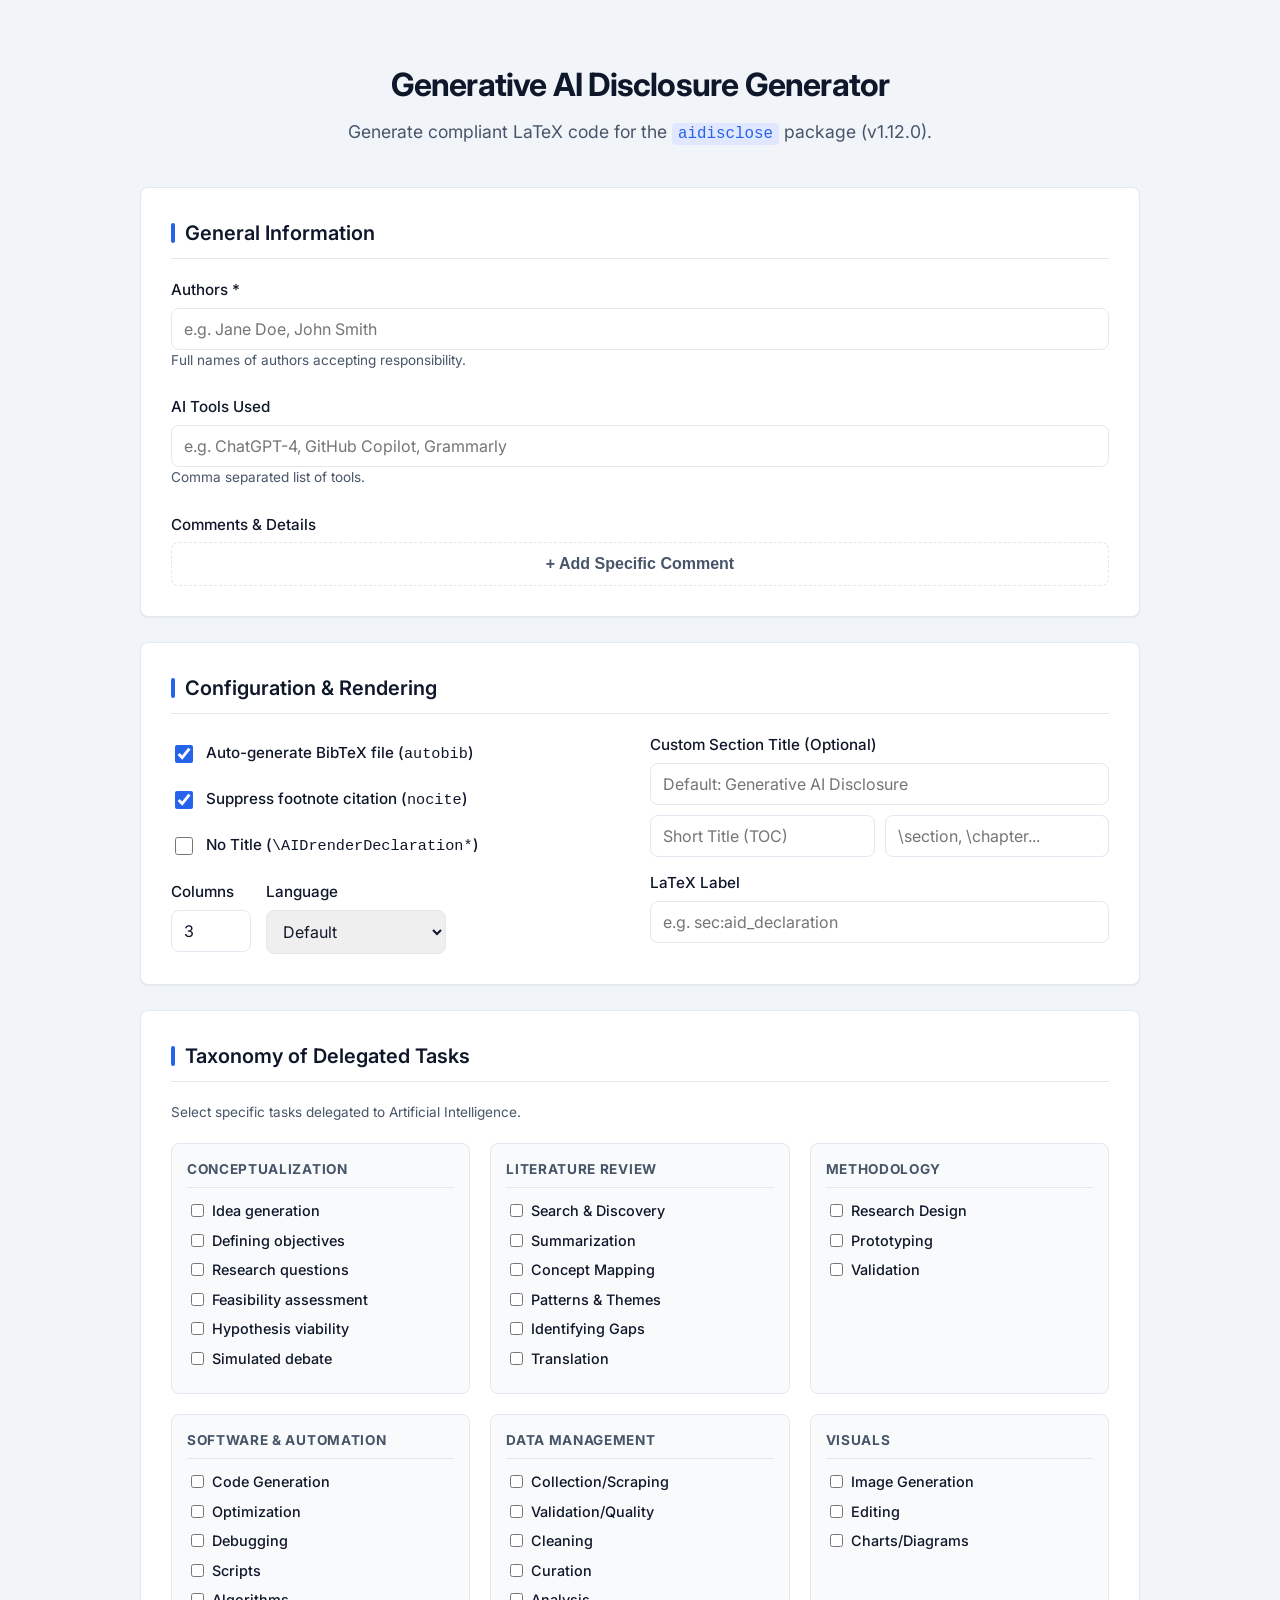
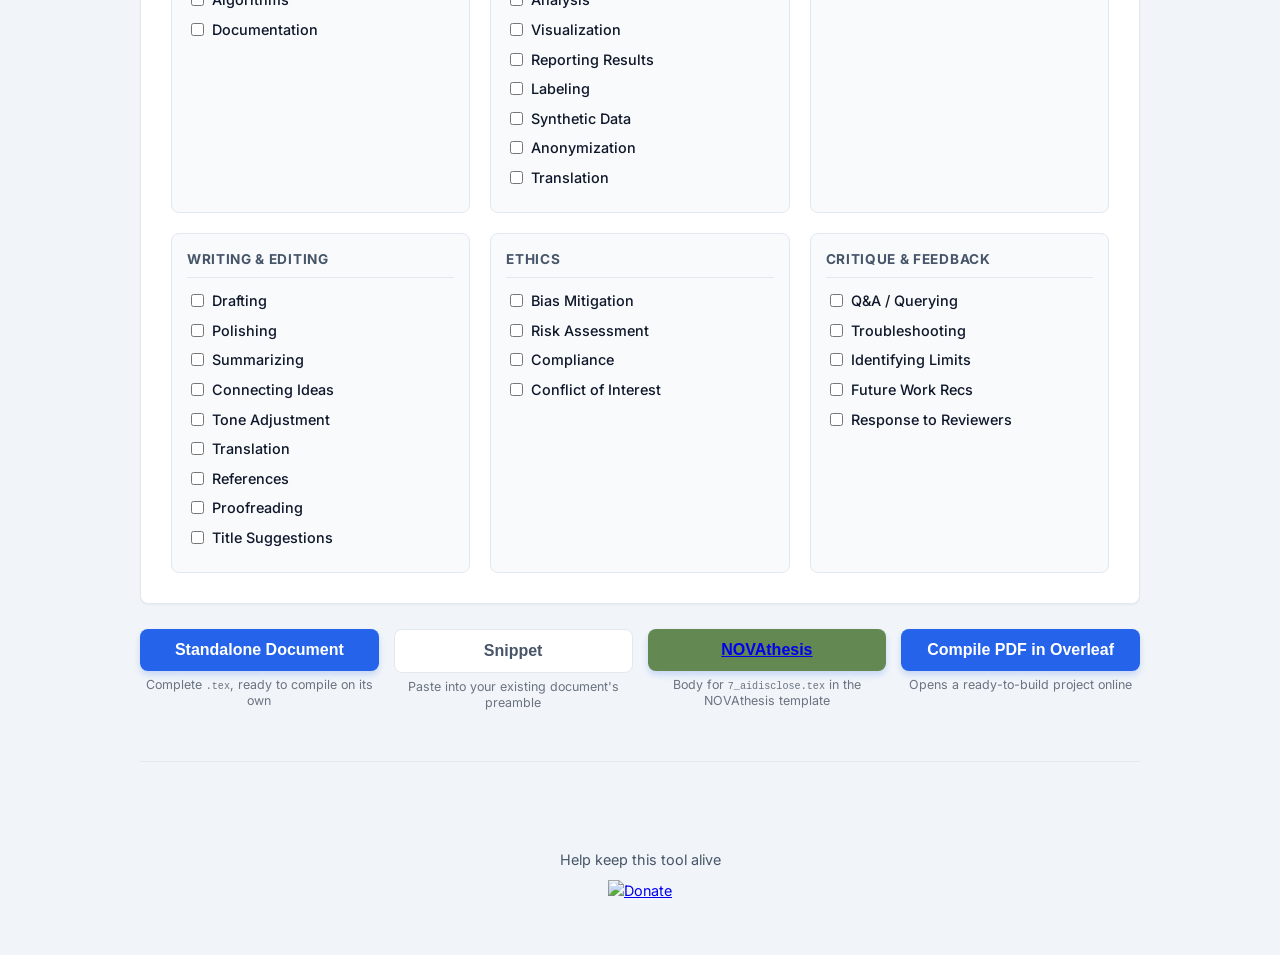
==== index.html @ c8cb2af1 "feat: add Overleaf integration and update UI buttons - Add "Compile PDF in Overleaf" button to open " ====
<!DOCTYPE html>
<html lang="en">
<head>
    <meta charset="UTF-8">
    <meta name="viewport" content="width=device-width, initial-scale=1.0">
    <title>AIDisclose Statement Generator</title>
    <link rel="preconnect" href="https://fonts.googleapis.com">
    <link rel="preconnect" href="https://fonts.gstatic.com" crossorigin>
    <link href="https://fonts.googleapis.com/css2?family=Inter:wght@300;400;500;600;700&display=swap" rel="stylesheet">
    
    <style>
        :root {
            /* Professional Palette */
            --primary: #2563eb;       /* Royal Blue */
            --primary-hover: #1d4ed8;
            --novathesis-button: #638852;
            --novathesis-hover: #739862;
            --surface: #ffffff;
            --background: #f1f5f9;    /* Slate 100 */
            --text-main: #0f172a;     /* Slate 900 */
            --text-secondary: #475569; /* Slate 600 */
            --border: #e2e8f0;        /* Slate 200 */
            --border-focus: #3b82f6;
            --success: #10b981;
            --danger: #ef4444;
            --radius: 8px;
            --shadow-sm: 0 1px 2px 0 rgb(0 0 0 / 0.05);
            --shadow-md: 0 4px 6px -1px rgb(0 0 0 / 0.1), 0 2px 4px -2px rgb(0 0 0 / 0.1);
        }

        body {
            font-family: 'Inter', system-ui, -apple-system, sans-serif;
            background-color: var(--background);
            color: var(--text-main);
            line-height: 1.5;
            margin: 0;
            padding: 40px 20px;
        }

        .container {
            max-width: 1000px;
            margin: 0 auto;
        }

        /* --- Header --- */
        header {
            text-align: center;
            margin-bottom: 40px;
        }
        h1 {
            font-weight: 700;
            color: var(--text-main);
            margin-bottom: 10px;
            letter-spacing: -0.025em;
        }
        .subtitle {
            color: var(--text-secondary);
            font-size: 1.1rem;
            max-width: 600px;
            margin: 0 auto;
        }
        .subtitle code {
            background: #e0e7ff;
            color: var(--primary);
            padding: 2px 6px;
            border-radius: 4px;
            font-size: 0.9em;
        }

        /* --- Cards & Sections --- */
        .card {
            background: var(--surface);
            border-radius: var(--radius);
            box-shadow: var(--shadow-sm);
            padding: 30px;
            margin-bottom: 25px;
            border: 1px solid var(--border);
        }

        h2 {
            font-size: 1.25rem;
            font-weight: 600;
            margin-top: 0;
            margin-bottom: 20px;
            padding-bottom: 10px;
            border-bottom: 1px solid var(--border);
            color: var(--text-main);
            display: flex;
            align-items: center;
            gap: 10px;
        }
        h2::before {
            content: '';
            display: block;
            width: 4px;
            height: 20px;
            background: var(--primary);
            border-radius: 2px;
        }

        /* --- Forms --- */
        .form-grid {
            display: grid;
            gap: 20px;
        }
        .row {
            display: grid;
            grid-template-columns: 1fr 1fr;
            gap: 20px;
        }
        @media (max-width: 600px) { .row { grid-template-columns: 1fr; } }

        label {
            display: block;
            font-weight: 500;
            margin-bottom: 6px;
            color: var(--text-main);
            font-size: 0.95rem;
        }
        .help-text {
            font-size: 0.85rem;
            color: var(--text-secondary);
            margin-bottom: 6px;
            display: block;
        }

        input[type="text"], input[type="number"], textarea, select {
            width: 100%;
            padding: 10px 12px;
            border: 1px solid var(--border);
            border-radius: var(--radius);
            font-size: 1rem;
            color: var(--text-main);
            font-family: inherit;
            transition: border-color 0.15s, box-shadow 0.15s;
            box-sizing: border-box;
        }
        input:focus, textarea:focus {
            outline: none;
            border-color: var(--border-focus);
            box-shadow: 0 0 0 3px rgba(37, 99, 235, 0.1);
        }

        /* --- Custom Checkboxes --- */
        .checkbox-wrapper {
            display: flex;
            align-items: center;
            gap: 10px;
            padding: 8px 0;
            cursor: pointer;
        }
        .checkbox-wrapper input[type="checkbox"] {
            width: 18px;
            height: 18px;
            accent-color: var(--primary);
            cursor: pointer;
        }
        .checkbox-wrapper span {
            font-size: 0.95rem;
            color: var(--text-main);
        }

        /* --- Taxonomy Grid Layout --- */
        .masonry-grid {
            display: grid;
            grid-template-columns: repeat(auto-fill, minmax(280px, 1fr));
            gap: 20px;
        }
        .taxonomy-card {
            background: #f8fafc;
            border: 1px solid var(--border);
            border-radius: var(--radius);
            padding: 15px;
        }
        .taxonomy-card h3 {
            margin: 0 0 12px 0;
            font-size: 0.85rem;
            text-transform: uppercase;
            letter-spacing: 0.05em;
            color: var(--text-secondary);
            font-weight: 700;
            border-bottom: 1px solid #e2e8f0;
            padding-bottom: 8px;
        }
        .tax-item {
            display: flex;
            align-items: flex-start;
            margin-bottom: 8px;
            font-size: 0.9rem;
            cursor: pointer;
        }
        .tax-item:hover {
            color: var(--primary);
        }
        .tax-item input {
            margin-top: 4px;
            margin-right: 8px;
            accent-color: var(--primary);
        }

        /* --- Dynamic Comments --- */
        .comment-box {
            background: #f8fafc;
            border: 1px solid var(--border);
            border-left: 3px solid var(--primary);
            padding: 15px;
            border-radius: var(--radius);
            margin-bottom: 15px;
            animation: fadeIn 0.3s ease;
        }
        .comment-header {
            display: flex;
            justify-content: space-between;
            align-items: center;
            margin-bottom: 10px;
        }
        .comment-title {
            font-weight: 600;
            font-size: 0.9rem;
            color: var(--text-secondary);
        }
        @keyframes fadeIn { from { opacity: 0; transform: translateY(5px); } to { opacity: 1; transform: translateY(0); } }

        /* --- Buttons --- */
        .button-group {
            display: flex;
            gap: 15px;
            margin-top: 20px;
            align-items: stretch;
        }
        .btn-cell {
            flex: 1;
            display: flex;
            flex-direction: column;
        }
        .btn-cell > button {
            width: 100%;
        }
        .btn-caption {
            margin-top: 6px;
            font-size: 0.78em;
            line-height: 1.3;
            color: #6b7280;
            text-align: center;
        }
        button {
            padding: 12px 24px;
            border: none;
            border-radius: var(--radius);
            font-weight: 600;
            cursor: pointer;
            transition: all 0.2s;
            font-size: 1rem;
        }
        .btn-primary {
            background-color: var(--primary);
            color: white;
            box-shadow: 0 4px 6px rgba(37, 99, 235, 0.2);
        }
        .btn-primary:hover {
            background-color: var(--primary-hover);
            transform: translateY(-1px);
        }
        .btn-secondary {
            background-color: white;
            color: var(--text-secondary);
            border: 1px solid var(--border);
        }
        .btn-secondary:hover {
            background-color: #f8fafc;
            color: var(--text-main);
            border-color: #cbd5e1;
        }
        .btn-novathesis {
            background-color: var(--novathesis-button);
            color: white;
            box-shadow: 0 4px 6px rgba(37, 99, 235, 0.2);
        }
        .btn-novathesis:hover {
            background-color: var(--novathesis-hover);
            transform: translateY(-1px);
        }
        .btn-danger {
            background-color: #fee2e2;
            color: var(--danger);
            padding: 6px 12px;
            font-size: 0.8rem;
        }
        .btn-danger:hover { background-color: #fecaca; }

        /* --- Output Area --- */
        #output-area {
            display: none;
            margin-top: 40px;
            scroll-margin-top: 20px;
        }
        .code-container {
            background: #1e1e1e; /* Dark theme */
            border-radius: var(--radius);
            position: relative;
            overflow: hidden;
            box-shadow: var(--shadow-md);
        }
        .code-header {
            background: #2d2d2d;
            padding: 8px 15px;
            display: flex;
            justify-content: space-between;
            align-items: center;
            color: #ccc;
            font-size: 0.85rem;
            border-bottom: 1px solid #444;
        }
        pre {
            margin: 0;
            padding: 20px;
            color: #d4d4d4;
            overflow-x: auto;
            font-family: 'Consolas', 'Monaco', monospace;
            white-space: pre-wrap;
            font-size: 0.9rem;
            line-height: 1.6;
        }
        
        /* --- Footer/Sponsors --- */
        .footer-sponsor {
            margin-top: 50px;
            text-align: center;
            border-top: 1px solid var(--border);
            padding-top: 30px;
            color: var(--text-secondary);
            font-size: 0.9rem;
        }
        .counter-badge {
            background: #e2e8f0;
            color: var(--text-secondary);
            padding: 4px 12px;
            border-radius: 20px;
            font-size: 0.8rem;
            font-weight: 500;
            display: inline-block;
            margin-bottom: 15px;
            transition: background-color 0.3s, color 0.3s;
        }
    </style>
</head>
<body>

<div class="container">
    
    <header>
        <h1>Generative AI Disclosure Generator</h1>
        <p class="subtitle">
            Generate compliant LaTeX code for the <code>aidisclose</code> package (v1.12.0).
        </p>
    </header>

    <div class="card">
        <h2>General Information</h2>
        <div class="form-grid">
            <div>
                <label for="authors">Authors *</label>
                <input type="text" id="authors" placeholder="e.g. Jane Doe, John Smith" required>
                <span class="help-text">Full names of authors accepting responsibility.</span>
            </div>
            <div>
                <label for="tools">AI Tools Used</label>
                <input type="text" id="tools" placeholder="e.g. ChatGPT-4, GitHub Copilot, Grammarly">
                <span class="help-text">Comma separated list of tools.</span>
            </div>
            
            <div>
                <label>Comments & Details</label>
                <div id="comments-container"></div>
                <button type="button" class="btn-secondary" onclick="addCommentBox()" style="width:100%; text-align:center; border-style:dashed;">
                    + Add Specific Comment
                </button>
            </div>
        </div>
    </div>

    <div class="card">
        <h2>Configuration & Rendering</h2>
        <div class="row">
            <div>
                <label class="checkbox-wrapper">
                    <input type="checkbox" id="opt-autobib" checked>
                    <span>Auto-generate BibTeX file (<code>autobib</code>)</span>
                </label>
                <label class="checkbox-wrapper">
                    <input type="checkbox" id="opt-nocite" checked>
                    <span>Suppress footnote citation (<code>nocite</code>)</span>
                </label>
                <label class="checkbox-wrapper">
                    <input type="checkbox" id="render-star">
                    <span>No Title (<code>\AIDrenderDeclaration*</code>)</span>
                </label>
    
                <div style="display: flex; gap: 15px; margin-top: 15px;">
                    <div>
                        <label for="render-cols">Columns</label>
                        <input type="number" id="render-cols" value="3" min="1" max="6" style="width: 80px;">
                    </div>
                    <!-- <div style="flex: 1;"> -->
                    <div style="width: 180px;">
                        <label for="render-lang">Language</label>
                        <select id="render-lang">
                            <option value="default" selected>Default</option>
                            <option value="en">English (en)</option>
                            <option value="pt">Portuguese (pt)</option>
                            <option value="cat">Catalan (cat)</option>
                            <option value="cz">Czech (cz)</option>
                            <option value="dk">Danish (dk)</option>
                            <option value="nl">Dutch (nl)</option>
                            <option value="fr">French (fr)</option>
                            <option value="de">German (de)</option>
                            <option value="gr">Greek (gr)</option>
                            <option value="it">Italian (it)</option>
                            <option value="pl">Polish (pl)</option>
                            <option value="sk">Slovak (sk)</option>
                            <option value="es">Spanish (es)</option>
                            <option value="uk">Ukrainian (uk)</option>
                        </select>
                    </div>
                </div>
            </div>

            <div>                
                <label for="title-full" style="margin-top:0px">Custom Section Title (Optional)</label>
                <input type="text" id="title-full" placeholder="Default: Generative AI Disclosure">
                
                <div class="row" style="margin-top:10px; gap:10px;">
                    <input type="text" id="title-short" placeholder="Short Title (TOC)">
                    <input type="text" id="title-level" placeholder="\section, \chapter...">
                </div>

                <label for="render-label" style="margin-top: 15px;">LaTeX Label</label>
                <input type="text" id="render-label" placeholder="e.g. sec:aid_declaration">
            </div>
        </div>
    </div>

    <div class="card">
        <h2>Taxonomy of Delegated Tasks</h2>
        <p class="help-text" style="margin-bottom: 20px;">Select specific tasks delegated to Artificial Intelligence.</p>
        
        <div class="masonry-grid">
            
            <div class="taxonomy-card">
                <h3>Conceptualization</h3>
                <label class="tax-item"><input type="checkbox" value="c:idea" class="tax-check"> Idea generation</label>
                <label class="tax-item"><input type="checkbox" value="c:obj" class="tax-check"> Defining objectives</label>
                <label class="tax-item"><input type="checkbox" value="c:rq" class="tax-check"> Research questions</label>
                <label class="tax-item"><input type="checkbox" value="c:feas" class="tax-check"> Feasibility assessment</label>
                <label class="tax-item"><input type="checkbox" value="c:pre" class="tax-check"> Hypothesis viability</label>
                <label class="tax-item"><input type="checkbox" value="c:sim" class="tax-check"> Simulated debate</label>
            </div>

            <div class="taxonomy-card">
                <h3>Literature Review</h3>
                <label class="tax-item"><input type="checkbox" value="l:srch" class="tax-check"> Search & Discovery</label>
                <label class="tax-item"><input type="checkbox" value="l:sum" class="tax-check"> Summarization</label>
                <label class="tax-item"><input type="checkbox" value="l:map" class="tax-check"> Concept Mapping</label>
                <label class="tax-item"><input type="checkbox" value="l:pat" class="tax-check"> Patterns & Themes</label>
                <label class="tax-item"><input type="checkbox" value="l:gaps" class="tax-check"> Identifying Gaps</label>
                <label class="tax-item"><input type="checkbox" value="l:trans" class="tax-check"> Translation</label>
            </div>

            <div class="taxonomy-card">
                <h3>Methodology</h3>
                <label class="tax-item"><input type="checkbox" value="m:des" class="tax-check"> Research Design</label>
                <label class="tax-item"><input type="checkbox" value="m:proto" class="tax-check"> Prototyping</label>
                <label class="tax-item"><input type="checkbox" value="m:meth" class="tax-check"> Validation</label>
            </div>

            <div class="taxonomy-card">
                <h3>Software & Automation</h3>
                <label class="tax-item"><input type="checkbox" value="s:gen" class="tax-check"> Code Generation</label>
                <label class="tax-item"><input type="checkbox" value="s:opt" class="tax-check"> Optimization</label>
                <label class="tax-item"><input type="checkbox" value="s:debug" class="tax-check"> Debugging</label>
                <label class="tax-item"><input type="checkbox" value="s:auto" class="tax-check"> Scripts</label>
                <label class="tax-item"><input type="checkbox" value="s:algs" class="tax-check"> Algorithms</label>
                <label class="tax-item"><input type="checkbox" value="s:doc" class="tax-check"> Documentation</label>
            </div>

            <div class="taxonomy-card">
                <h3>Data Management</h3>
                <label class="tax-item"><input type="checkbox" value="d:coll" class="tax-check"> Collection/Scraping</label>
                <label class="tax-item"><input type="checkbox" value="d:val" class="tax-check"> Validation/Quality</label>
                <label class="tax-item"><input type="checkbox" value="d:cln" class="tax-check"> Cleaning</label>
                <label class="tax-item"><input type="checkbox" value="d:cur" class="tax-check"> Curation</label>
                <label class="tax-item"><input type="checkbox" value="d:anl" class="tax-check"> Analysis</label>
                <label class="tax-item"><input type="checkbox" value="d:viz" class="tax-check"> Visualization</label>
                <label class="tax-item"><input type="checkbox" value="d:rep" class="tax-check"> Reporting Results</label>
                <label class="tax-item"><input type="checkbox" value="d:lbl" class="tax-check"> Labeling</label>
                <label class="tax-item"><input type="checkbox" value="d:syn" class="tax-check"> Synthetic Data</label>
                <label class="tax-item"><input type="checkbox" value="d:anon" class="tax-check"> Anonymization</label>
                <label class="tax-item"><input type="checkbox" value="d:trans" class="tax-check"> Translation</label>
            </div>

            <div class="taxonomy-card">
                <h3>Visuals</h3>
                <label class="tax-item"><input type="checkbox" value="v:gen" class="tax-check"> Image Generation</label>
                <label class="tax-item"><input type="checkbox" value="v:edit" class="tax-check"> Editing</label>
                <label class="tax-item"><input type="checkbox" value="v:chart" class="tax-check"> Charts/Diagrams</label>
            </div>

            <div class="taxonomy-card">
                <h3>Writing & Editing</h3>
                <label class="tax-item"><input type="checkbox" value="w:draft" class="tax-check"> Drafting</label>
                <label class="tax-item"><input type="checkbox" value="w:poly" class="tax-check"> Polishing</label>
                <label class="tax-item"><input type="checkbox" value="w:sum" class="tax-check"> Summarizing</label>
                <label class="tax-item"><input type="checkbox" value="w:con" class="tax-check"> Connecting Ideas</label>
                <label class="tax-item"><input type="checkbox" value="w:tone" class="tax-check"> Tone Adjustment</label>
                <label class="tax-item"><input type="checkbox" value="w:tra" class="tax-check"> Translation</label>
                <label class="tax-item"><input type="checkbox" value="w:ref" class="tax-check"> References</label>
                <label class="tax-item"><input type="checkbox" value="w:prs" class="tax-check"> Proofreading</label>
                <label class="tax-item"><input type="checkbox" value="w:title" class="tax-check"> Title Suggestions</label>
            </div>

            <div class="taxonomy-card">
                <h3>Ethics</h3>
                <label class="tax-item"><input type="checkbox" value="e:bias" class="tax-check"> Bias Mitigation</label>
                <label class="tax-item"><input type="checkbox" value="e:risk" class="tax-check"> Risk Assessment</label>
                <label class="tax-item"><input type="checkbox" value="e:comp" class="tax-check"> Compliance</label>
                <label class="tax-item"><input type="checkbox" value="e:conf" class="tax-check"> Conflict of Interest</label>
            </div>

            <div class="taxonomy-card">
                <h3>Critique & Feedback</h3>
                <label class="tax-item"><input type="checkbox" value="sup:qa" class="tax-check"> Q&A / Querying</label>
                <label class="tax-item"><input type="checkbox" value="sup:trd" class="tax-check"> Troubleshooting</label>
                <label class="tax-item"><input type="checkbox" value="sup:lim" class="tax-check"> Identifying Limits</label>
                <label class="tax-item"><input type="checkbox" value="sup:rec" class="tax-check"> Future Work Recs</label>
                <label class="tax-item"><input type="checkbox" value="sup:pub" class="tax-check"> Response to Reviewers</label>
            </div>
        </div>
    </div>

    <div class="button-group">
        <div class="btn-cell">
            <button type="button" class="btn-primary" onclick="generateLaTeX()">Standalone Document</button>
            <span class="btn-caption">Complete <code>.tex</code>, ready to compile on its own</span>
        </div>
        <div class="btn-cell">
            <button type="button" class="btn-secondary" onclick="generateSnippet()">Snippet</button>
            <span class="btn-caption">Paste into your existing document's preamble</span>
        </div>
        <div class="btn-cell">
            <button type="button" class="btn-novathesis" onclick="generateNovaThesis()"><a href="https://github.com/joaomlourenco/novathesis">NOVAthesis</a></button>
            <span class="btn-caption">Body for <code>7_aidisclose.tex</code> in the NOVAthesis template</span>
        </div>
        <div class="btn-cell">
            <button type="button" id="overleaf-btn" class="btn-primary" onclick="openInOverleaf()">Compile PDF in Overleaf</button>
            <span class="btn-caption">Opens a ready-to-build project online</span>
        </div>
    </div>

    <div id="output-area">
        <div class="code-container">
            <div class="code-header">
                <span>LaTeX Source</span>
                <button type="button" class="btn-secondary" style="padding: 4px 10px; font-size: 0.8em;" onclick="copyToClipboard()">Copy Code</button>
            </div>
            <pre id="latex-code"></pre>
        </div>
    </div>
    
    <div class="footer-sponsor">
        <div class="counter-badge" title="Statements generated">
            <span id="counter-value">...</span> statements generated
        </div>
        <p>
            Help keep this tool alive <br/>
            <a href="https://www.paypal.com/donate/?hosted_button_id=8WA8FRVMB78W8" target="_blank" rel="noopener">
              <img src="https://img.shields.io/badge/Donate-PayPal-blue.svg" alt="Donate" style="margin-top:10px;">
            </a>
        </p>
    </div>

</div>

<script>
    // --- Utils ---
    function escapeLatex(str) {
        if (!str) return "";
        return str.replace(/([&%$#_{}])/g, "\\$1")
                  .replace(/~/g, "\\textasciitilde{}")
                  .replace(/\^/g, "\\textasciicircum{}");
    }

    // --- Comment Box Logic ---
    let commentCount = 0;
    function addCommentBox() {
        commentCount++;
        const container = document.getElementById('comments-container');
        const div = document.createElement('div');
        div.className = 'comment-box';
        div.id = `comment-box-${commentCount}`;
        div.innerHTML = `
            <div class="comment-header">
                <span class="comment-title">Comment #${commentCount}</span>
                <div class="checkbox-wrapper">
                    <input type="checkbox" id="comment-star-${commentCount}">
                    <span style="font-size:0.85rem">Unnumbered</span>
                </div>
            </div>
            <textarea id="comment-text-${commentCount}" placeholder="Describe how AI was used..." rows="2"></textarea>
            <div style="text-align:right; margin-top:10px;">
                <button type="button" class="btn-danger" onclick="removeCommentBox(${commentCount})">Remove</button>
            </div>
        `;
        container.appendChild(div);
    }
    function removeCommentBox(id) {
        const box = document.getElementById(`comment-box-${id}`);
        if(box) box.remove();
    }

    // --- LaTeX Generation Logic ---
    function getFormData() {
        const authors = escapeLatex(document.getElementById('authors').value.trim());
        const tools = escapeLatex(document.getElementById('tools').value.trim());
        
        // Options
        const autobib = document.getElementById('opt-autobib').checked;
        const nocite = document.getElementById('opt-nocite').checked;
        
        // Title Config
        const titleFull = escapeLatex(document.getElementById('title-full').value.trim());
        const titleShort = escapeLatex(document.getElementById('title-short').value.trim());
        const titleLevel = document.getElementById('title-level').value.trim();
        
        // Rendering
        const columns = document.getElementById('render-cols').value || 3;
        const renderStar = document.getElementById('render-star').checked;
        const renderLang = document.getElementById('render-lang').value;
        const renderLabel = escapeLatex(document.getElementById('render-label').value.trim());

        // Comments
        const comments = [];
        const commentBoxes = document.querySelectorAll('.comment-box');
        commentBoxes.forEach(box => {
            const textarea = box.querySelector('textarea');
            const checkbox = box.querySelector('input[type="checkbox"]');
            if (textarea.value.trim()) {
                comments.push({
                    text: escapeLatex(textarea.value.trim()),
                    starred: checkbox.checked
                });
            }
        });

        // Taxonomy
        const taxonomy = [];
        document.querySelectorAll('.tax-check:checked').forEach(cb => taxonomy.push(cb.value));

        return { authors, tools, comments, autobib, nocite, titleFull, titleShort, titleLevel, columns, renderStar, taxonomy, renderLang, renderLabel };
    }

    function validate(data, requireAuthors = true) {
        // 1. Validate Authors (only if required for the specific button)
        if (requireAuthors && !data.authors) {
            alert("Please enter the Author names.");
            document.getElementById('authors').focus();
            return false;
        }

        // 2. Validate Tools (required if any taxonomy checkbox is checked)
        if (data.taxonomy.length > 0 && !data.tools) {
            alert("Because you selected specific tasks in the Taxonomy, you must specify the 'AI Tools Used'.");
            document.getElementById('tools').focus();
            return false;
        }

        return true;
    }

    function buildPreamble(data) {
        let opts = [];
        if(!data.autobib) opts.push("autobib=false");
        if(!data.nocite) opts.push("nocite=false");
        let optStr = opts.length ? `[${opts.join(',')}]` : '';
        return `\\usepackage${optStr}{aidisclose}`;
    }

    function buildConfiguration(data) {
        let code = "";
        
        // Title
        if(data.titleFull || data.titleLevel) {
            let cmd = "\\AIDdiscloseTitle";
            if(data.titleShort) cmd += `[${data.titleShort}]`;
            cmd += `{${data.titleFull || "Generative AI Disclosure"}}`;
            if(data.titleLevel) cmd += `[${data.titleLevel}]`;
            code += `${cmd}\n\n`;
        }

        // Taxonomy
        if(data.taxonomy.length > 0) {
            code += `% Taxonomy Activation\n`;
            data.taxonomy.forEach(key => {
                code += `\\AIDactivate{${key}}\n`;
            });
            code += `\n`;
        }
        
        // Tools
        if(data.tools) {
            code += `\\AIDtoolsUsed{${data.tools}}\n\n`;
        } else {
            code += `\\AIDtoolsUsed{}\n\n`;
        }
        
        // Comments
        data.comments.forEach(c => {
            const env = c.starred ? "AIDcomment*" : "AIDcomment";
            code += `\\begin{${env}}\n${c.text}\n\\end{${env}}\n\n`;
        });

        return code;
    }

    function buildRender(data) {
        const cmd = data.renderStar ? "\\AIDrenderDeclaration*" : "\\AIDrenderDeclaration";
        
        // Build options list for new key-value syntax
        let opts = [];
        if (data.columns && data.columns != 3) opts.push(`ncols=${data.columns}`);
        
        // Only add lang if it is NOT default
        if (data.renderLang && data.renderLang !== 'default') {
            opts.push(`lang=${data.renderLang}`);
        }
        
        if (data.renderLabel) opts.push(`label=${data.renderLabel}`);

        const optStr = opts.length > 0 ? `[${opts.join(',')}]` : ""; 
        return `${cmd}${optStr}{${data.authors}}`;
    }

    function buildFullDocument(data) {
        let code = `\\documentclass{article}\n`;
        code += buildPreamble(data) + `\n\n`;
        code += `\\title{Generative AI Disclosure}\n`;
        code += `\\author{${data.authors}}\n`;
        code += `\\date{\\today}\n\n`;
        code += `\\begin{document}\n\n`;
        code += `\\maketitle\n\n`;
        code += `% --- aidisclose configuration ---\n`;
        code += buildConfiguration(data);
        code += `% --- aidisclose rendering ---\n`;
        code += buildRender(data);
        code += `\n\n\\end{document}`;
        return code;
    }

    function generateLaTeX() {
        const data = getFormData();
        // Authors REQUIRED
        if (!validate(data, true)) return;
        incrementGlobalCounter();

        displayOutput(buildFullDocument(data));
    }

    // Repo location of the (not-yet-on-CTAN) package sources, fetched at click time
    // so the Overleaf project is self-contained without relying on TeX Live having it.
    const AID_RAW_BASE = "https://raw.githubusercontent.com/joaomlourenco/aidisclose/main/";

    async function openInOverleaf() {
        const data = getFormData();
        // Authors REQUIRED (a full compilable document is produced)
        if (!validate(data, true)) return;

        // Determine which language files the package will need. It lazy-loads
        // English plus the selected language only. 'default'/'en' => English only.
        // Dropdown values match the .ldf filenames exactly (e.g. 'dk', 'cat').
        const lang = data.renderLang;
        const files = ["aidisclose.sty", "langdef/aidisclose-en.ldf"];
        if (lang && lang !== "default" && lang !== "en") {
            files.push(`langdef/aidisclose-${lang}.ldf`);
        }

        const btn = document.getElementById('overleaf-btn');
        const originalText = btn ? btn.innerText : "";
        if (btn) { btn.disabled = true; btn.innerText = "Preparing…"; }

        try {
            // raw.githubusercontent.com sends Access-Control-Allow-Origin:* so fetch() works.
            const blocks = await Promise.all(files.map(async (p) => {
                const res = await fetch(AID_RAW_BASE + p);
                if (!res.ok) throw new Error(`${p} (HTTP ${res.status})`);
                const txt = await res.text();
                const name = p.split("/").pop();          // flatten to project root
                return `\\begin{filecontents}[overwrite]{${name}}\n${txt}\n\\end{filecontents}\n`;
            }));

            const tex = blocks.join("") + buildFullDocument(data);
            incrementGlobalCounter();

            const form = document.createElement("form");
            form.method = "POST";
            form.action = "https://www.overleaf.com/docs";
            form.target = "_blank";
            const add = (n, v) => {
                const i = document.createElement("input");
                i.type = "hidden"; i.name = n; i.value = v; form.appendChild(i);
            };
            add("snip", tex);
            add("snip_name", "main.tex");
            add("engine", "pdflatex");
            document.body.appendChild(form);
            form.submit();
            form.remove();
        } catch (err) {
            alert("Could not fetch the aidisclose package sources for Overleaf:\n" +
                  err.message + "\n\nPlease check your connection and try again.");
        } finally {
            if (btn) { btn.disabled = false; btn.innerText = originalText; }
        }
    }

    function generateSnippet() {
        const data = getFormData();
        // Authors REQUIRED
        if (!validate(data, true)) return;
        incrementGlobalCounter();

        let code = `% Add to Preamble:\n`;
        code += buildPreamble(data) + `\n\n`;
        code += `% Configuration:\n`;
        code += buildConfiguration(data);
        code += `% Rendering:\n`;
        code += buildRender(data);

        displayOutput(code);
    }

    function generateNovaThesis() {
        const data = getFormData();
        // Authors NOT REQUIRED
        if (!validate(data, false)) return;
        incrementGlobalCounter();

        // We only generate the configuration body.
        // Preamble (usepackage) and Rendering (AIDrenderDeclaration) are excluded.
        let code = `% Content for 7_aidisclose.tex\n`;
        code += `% The package import and rendering command are handled by the main template.\n\n`;
        code += buildConfiguration(data);

        displayOutput(code);
    }
        
    function displayOutput(code) {
        document.getElementById('latex-code').textContent = code;
        const area = document.getElementById('output-area');
        area.style.display = 'block';
        area.scrollIntoView({behavior: "smooth"});
    }

    function copyToClipboard() {
        const code = document.getElementById('latex-code').textContent;
        navigator.clipboard.writeText(code).then(() => {
            const btn = document.querySelector('#output-area button');
            const originalText = btn.innerText;
            btn.innerText = "Copied!";
            setTimeout(() => btn.innerText = originalText, 2000);
        });
    }

    // --- Counter API ---
    const namespace = 'aidisclose_v1';
    const key = 'gaidet_button_clicks';
    
    function updateCounterUI(value) {
        const el = document.getElementById('counter-value');
        const badge = document.querySelector('.counter-badge');
        
        if(el) {
            el.innerText = value;
            // Add a helpful tooltip
            badge.title = `${value} statements generated`;

            // Logic to hide (match background) or show
            if (value == 0 || value === '...') {
                // Invisible to the eye, but selectable
                badge.style.backgroundColor = 'var(--background)'; 
                badge.style.color = 'var(--background)';
            } else {
                // Visible
                badge.style.backgroundColor = '#e2e8f0';
                badge.style.color = 'var(--text-secondary)';
            }
        }
    }
    
    fetch(`https://api.counterapi.dev/v1/${namespace}/${key}/`)
        .then(r => r.ok ? r.json() : {count:0})
        .then(d => updateCounterUI(d.count))
        .catch(e => updateCounterUI(0));

    function incrementGlobalCounter() {
        fetch(`https://api.counterapi.dev/v1/${namespace}/${key}/up`)
            .then(r => r.ok ? r.json() : {})
            .then(d => updateCounterUI(d.count))
            .catch(e => console.error(e));
    }
</script>

</body>
</html>
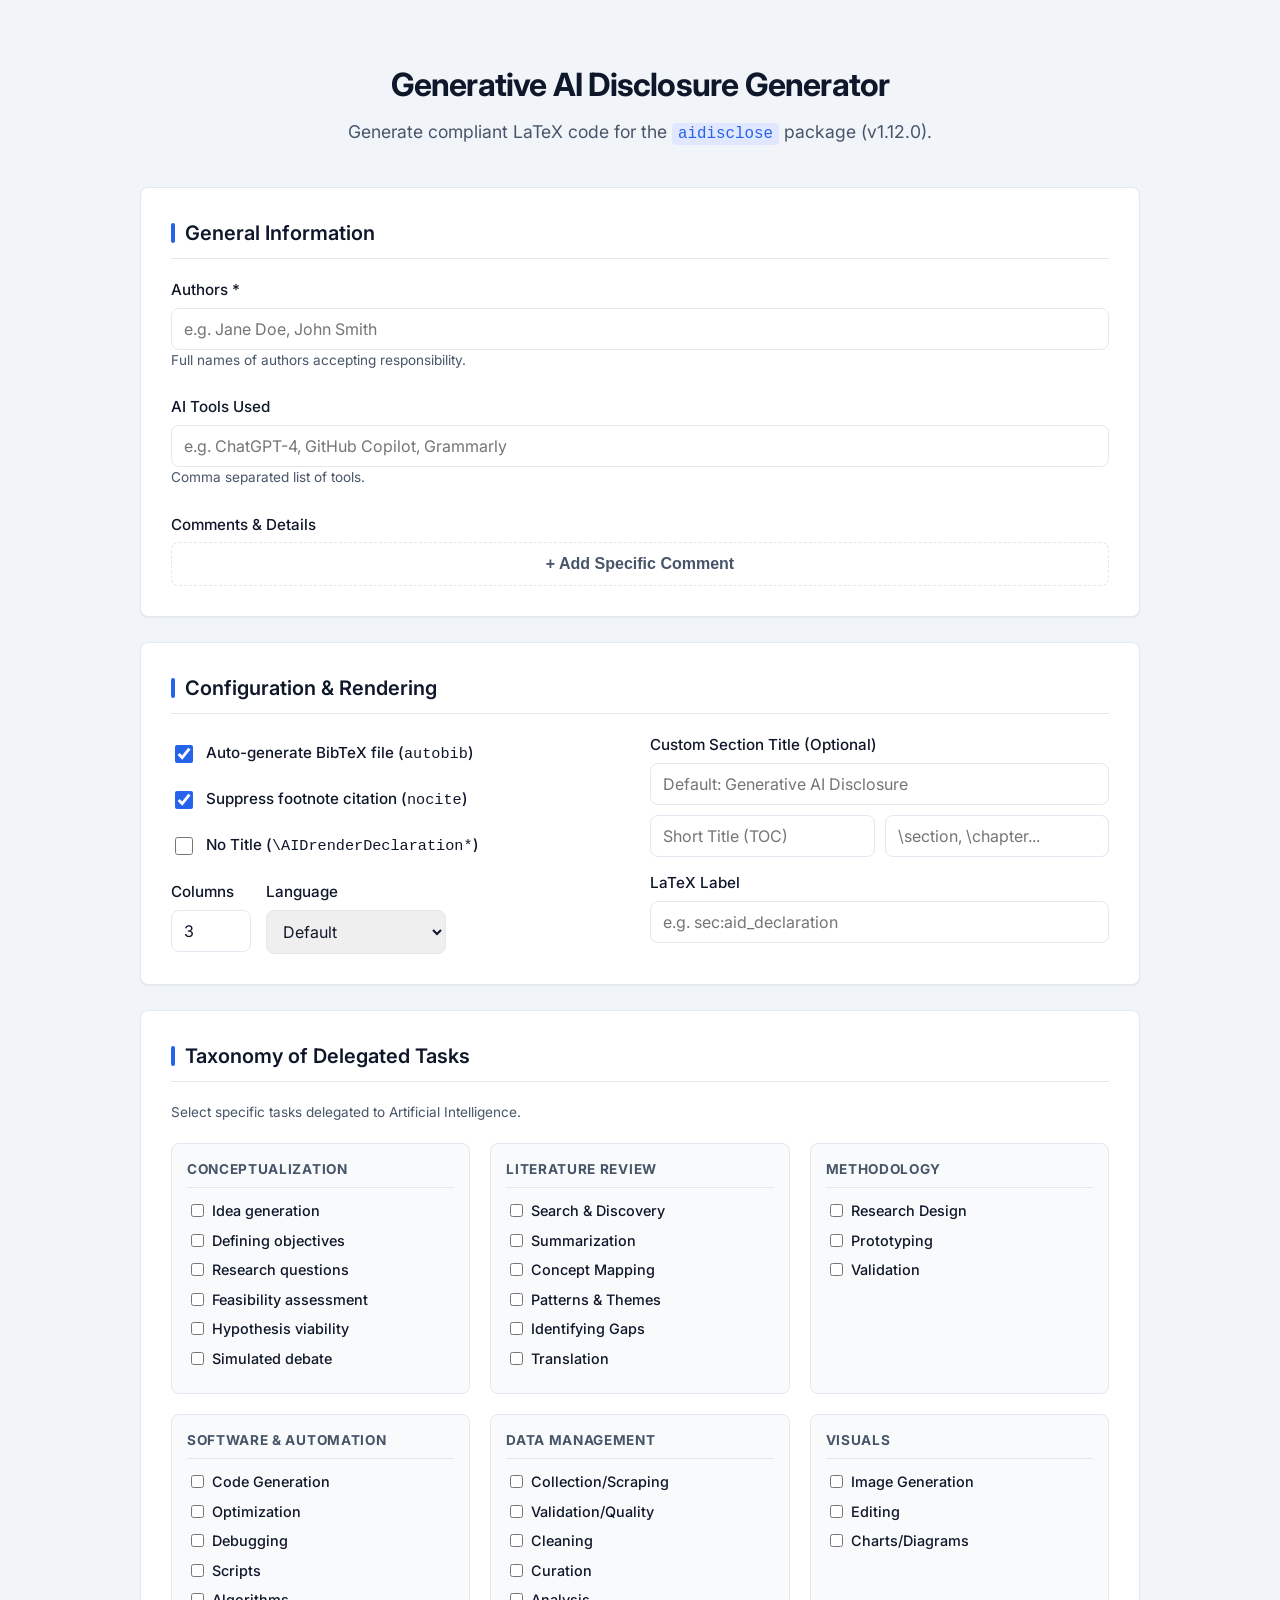
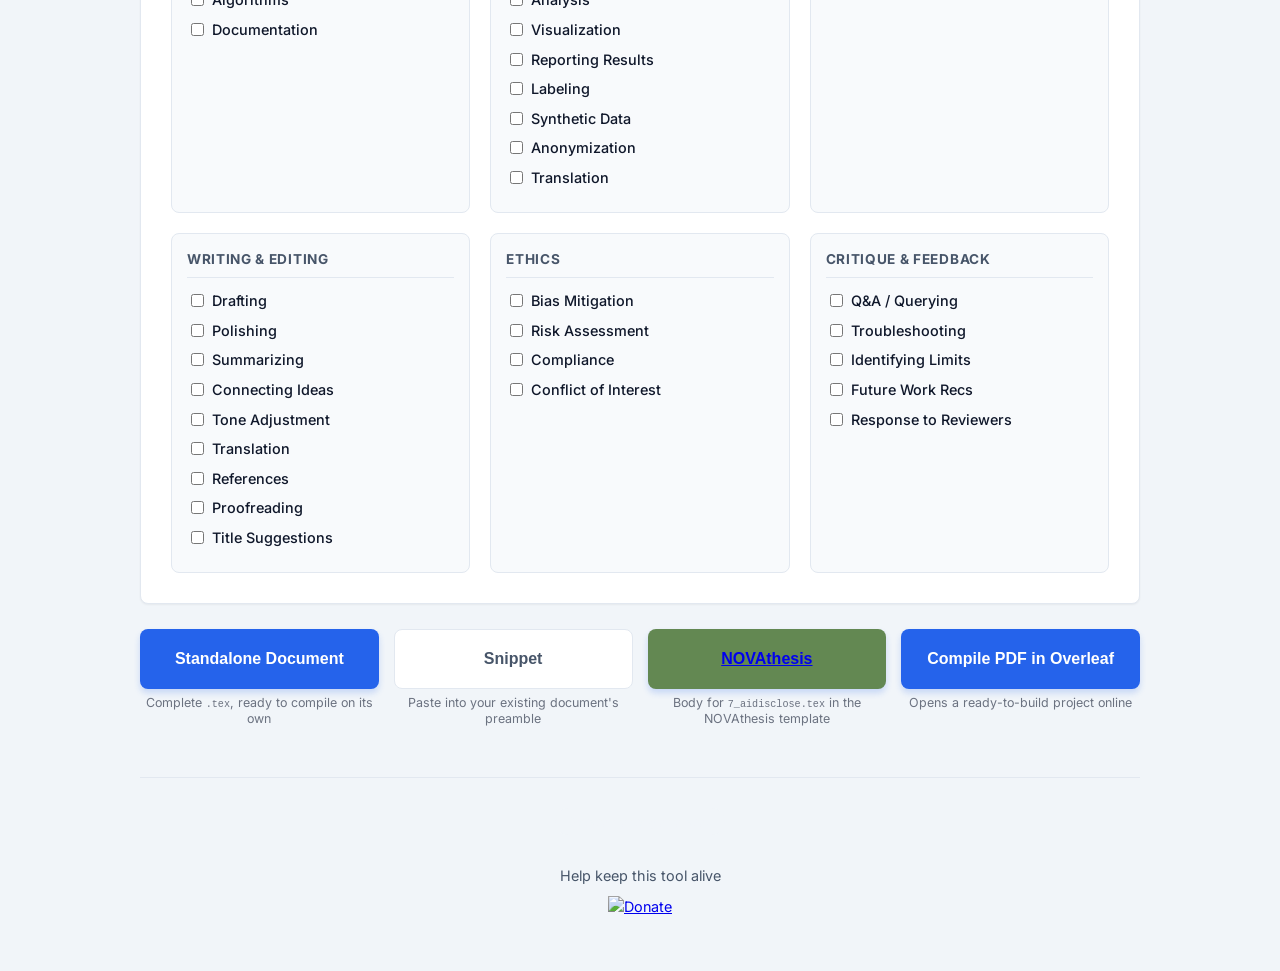
==== commit 0a22b9ff: "style(ui): improve button layout and alignment in cells - Set box-sizing, height, and padding for ce" ====
--- a/index.html
+++ b/index.html
@@ -235,6 +235,14 @@
         }
         .btn-cell > button {
             width: 100%;
+            box-sizing: border-box;
+            height: 60px;
+            padding: 8px 16px;
+            line-height: 1.2;
+            text-align: center;
+            display: flex;
+            align-items: center;
+            justify-content: center;
         }
         .btn-caption {
             margin-top: 6px;
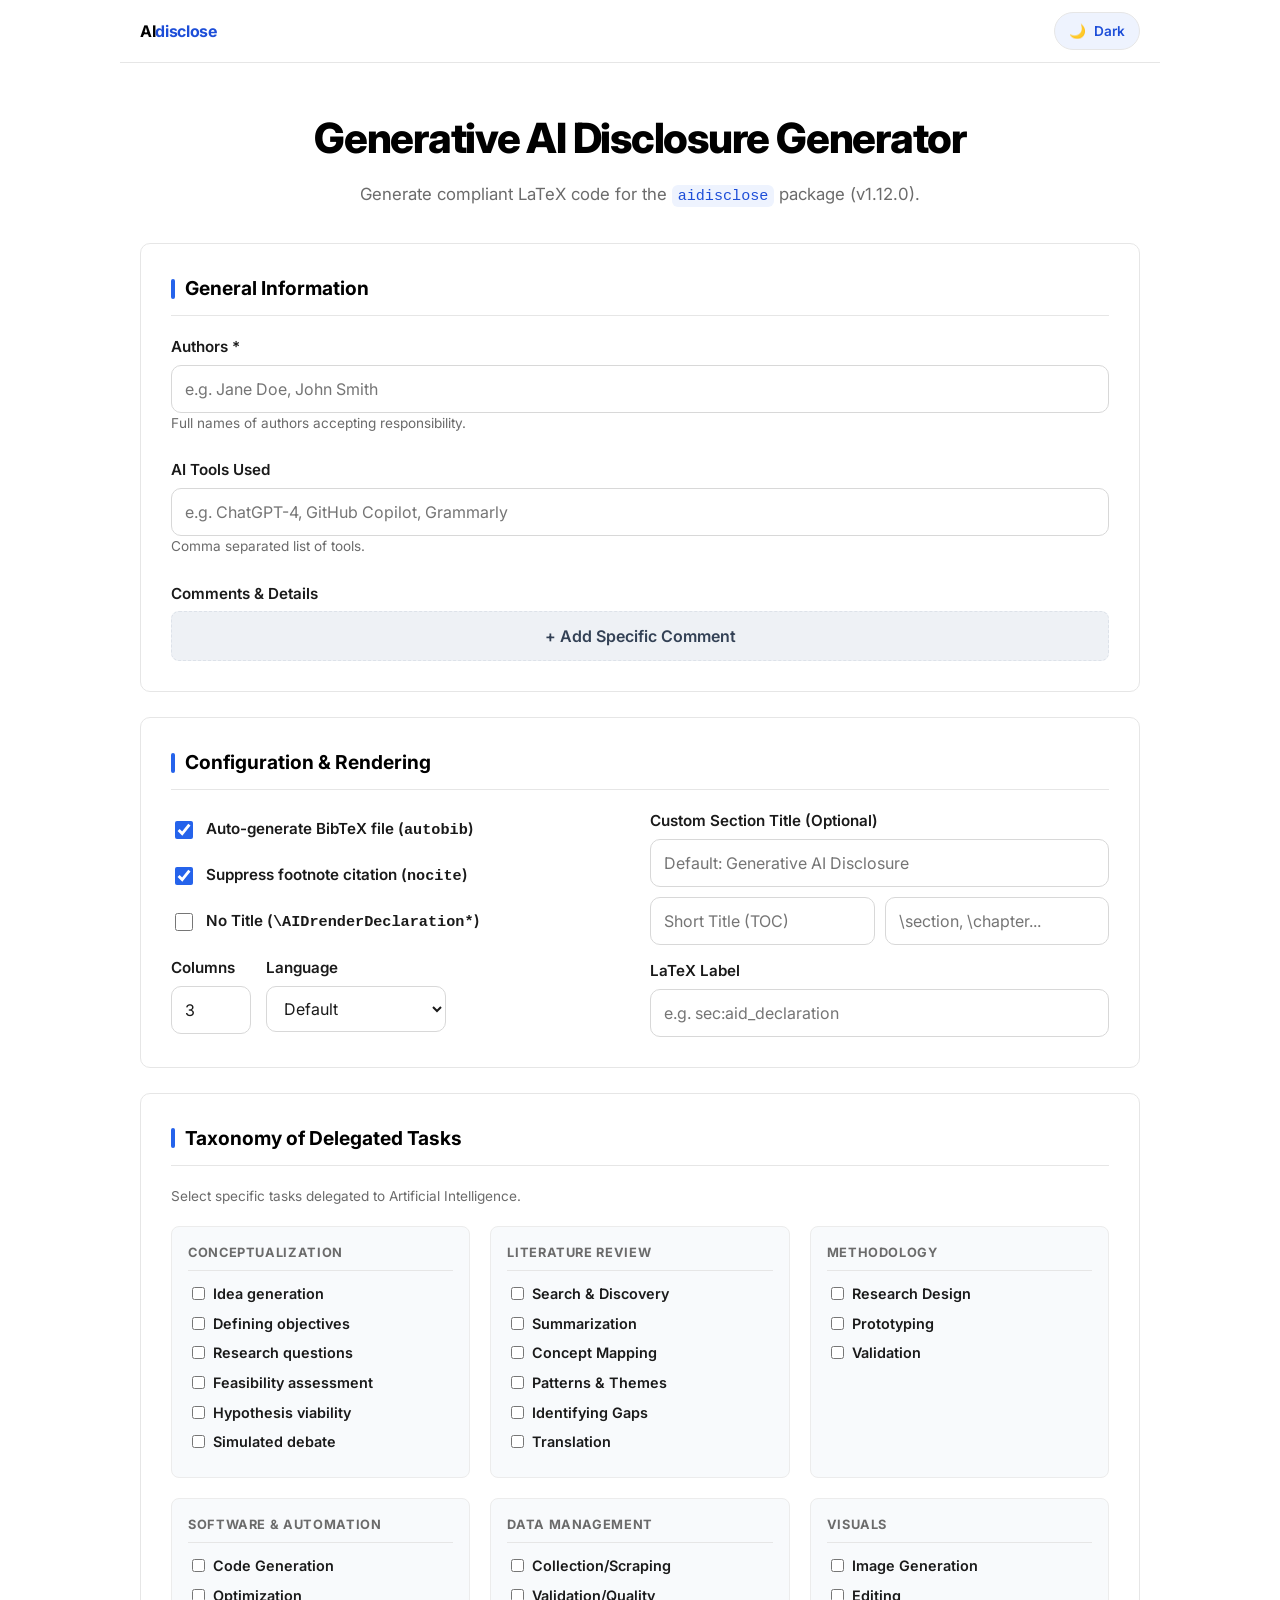
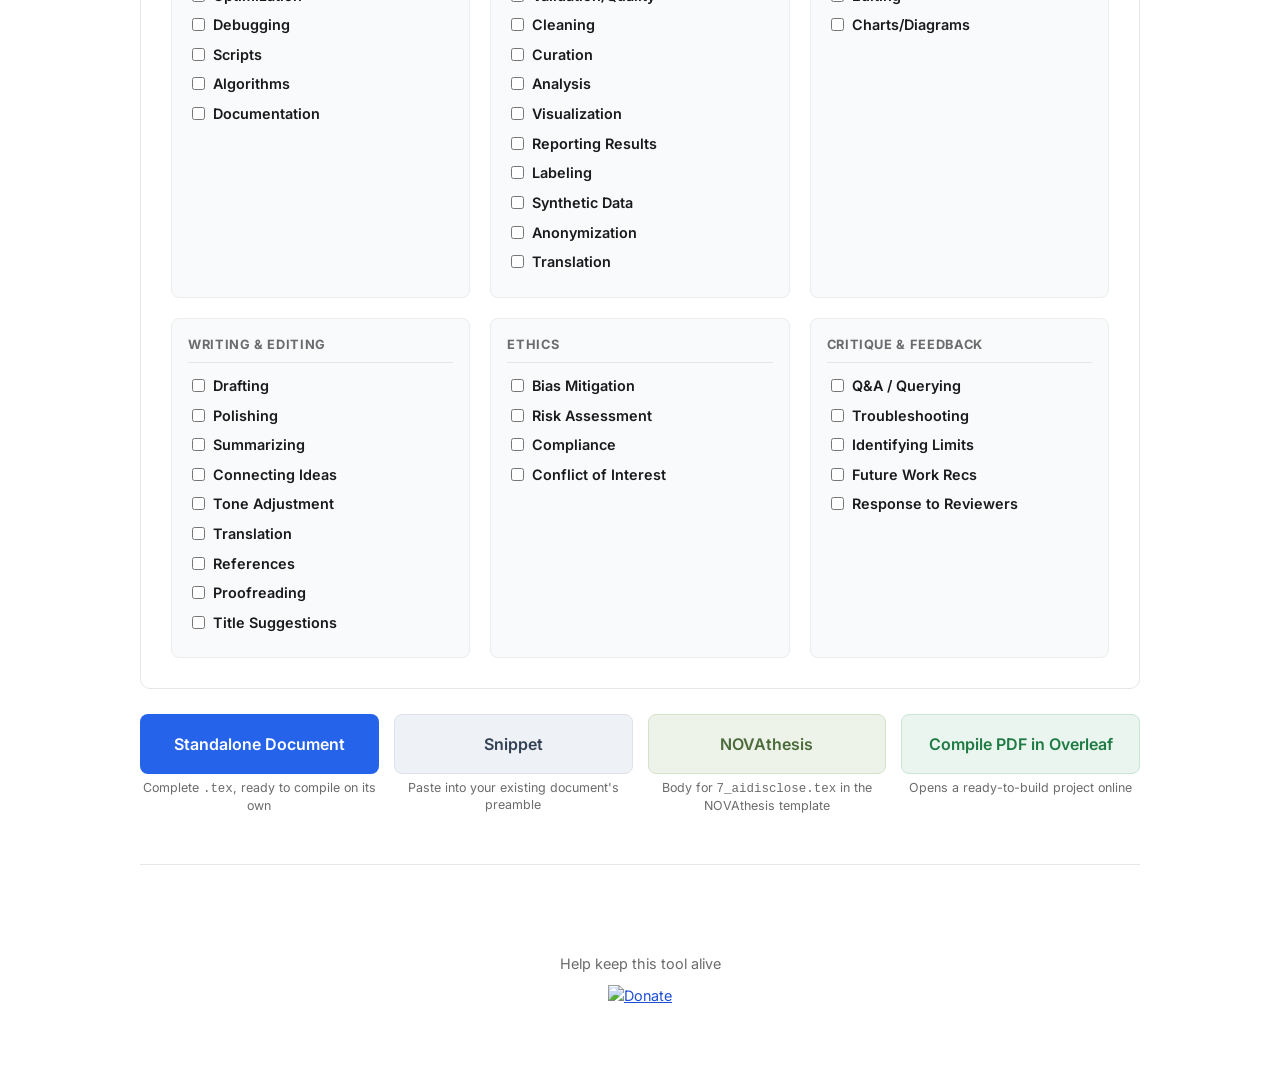
==== commit 9ac9097f: "Restyle UI with external theme stylesheets and light/dark toggle - Move all styles into css/base.css" ====
--- a/index.html
+++ b/index.html
@@ -1,361 +1,44 @@
 <!DOCTYPE html>
-<html lang="en">
+<html lang="en" data-theme="minimal" data-mode="light">
 <head>
     <meta charset="UTF-8">
     <meta name="viewport" content="width=device-width, initial-scale=1.0">
     <title>AIDisclose Statement Generator</title>
+    <script>
+        // Decide light/dark before first paint (avoids a flash of the wrong mode):
+        //   stored preference  >  OS preference  >  local time (dark ~after sunset..sunrise)
+        (function() {
+            var root = document.documentElement;
+            root.setAttribute('data-theme', 'minimal');
+            function preferred() {
+                try { var s = localStorage.getItem('aid_mode'); if (s) return s; } catch (e) {}
+                if (window.matchMedia) {
+                    if (matchMedia('(prefers-color-scheme: dark)').matches) return 'dark';
+                    if (matchMedia('(prefers-color-scheme: light)').matches) return 'light';
+                }
+                var h = new Date().getHours();
+                return (h >= 19 || h < 7) ? 'dark' : 'light';
+            }
+            root.setAttribute('data-mode', preferred());
+        })();
+    </script>
     <link rel="preconnect" href="https://fonts.googleapis.com">
     <link rel="preconnect" href="https://fonts.gstatic.com" crossorigin>
-    <link href="https://fonts.googleapis.com/css2?family=Inter:wght@300;400;500;600;700&display=swap" rel="stylesheet">
-    
-    <style>
-        :root {
-            /* Professional Palette */
-            --primary: #2563eb;       /* Royal Blue */
-            --primary-hover: #1d4ed8;
-            --novathesis-button: #638852;
-            --novathesis-hover: #739862;
-            --surface: #ffffff;
-            --background: #f1f5f9;    /* Slate 100 */
-            --text-main: #0f172a;     /* Slate 900 */
-            --text-secondary: #475569; /* Slate 600 */
-            --border: #e2e8f0;        /* Slate 200 */
-            --border-focus: #3b82f6;
-            --success: #10b981;
-            --danger: #ef4444;
-            --radius: 8px;
-            --shadow-sm: 0 1px 2px 0 rgb(0 0 0 / 0.05);
-            --shadow-md: 0 4px 6px -1px rgb(0 0 0 / 0.1), 0 2px 4px -2px rgb(0 0 0 / 0.1);
-        }
-
-        body {
-            font-family: 'Inter', system-ui, -apple-system, sans-serif;
-            background-color: var(--background);
-            color: var(--text-main);
-            line-height: 1.5;
-            margin: 0;
-            padding: 40px 20px;
-        }
-
-        .container {
-            max-width: 1000px;
-            margin: 0 auto;
-        }
-
-        /* --- Header --- */
-        header {
-            text-align: center;
-            margin-bottom: 40px;
-        }
-        h1 {
-            font-weight: 700;
-            color: var(--text-main);
-            margin-bottom: 10px;
-            letter-spacing: -0.025em;
-        }
-        .subtitle {
-            color: var(--text-secondary);
-            font-size: 1.1rem;
-            max-width: 600px;
-            margin: 0 auto;
-        }
-        .subtitle code {
-            background: #e0e7ff;
-            color: var(--primary);
-            padding: 2px 6px;
-            border-radius: 4px;
-            font-size: 0.9em;
-        }
-
-        /* --- Cards & Sections --- */
-        .card {
-            background: var(--surface);
-            border-radius: var(--radius);
-            box-shadow: var(--shadow-sm);
-            padding: 30px;
-            margin-bottom: 25px;
-            border: 1px solid var(--border);
-        }
-
-        h2 {
-            font-size: 1.25rem;
-            font-weight: 600;
-            margin-top: 0;
-            margin-bottom: 20px;
-            padding-bottom: 10px;
-            border-bottom: 1px solid var(--border);
-            color: var(--text-main);
-            display: flex;
-            align-items: center;
-            gap: 10px;
-        }
-        h2::before {
-            content: '';
-            display: block;
-            width: 4px;
-            height: 20px;
-            background: var(--primary);
-            border-radius: 2px;
-        }
-
-        /* --- Forms --- */
-        .form-grid {
-            display: grid;
-            gap: 20px;
-        }
-        .row {
-            display: grid;
-            grid-template-columns: 1fr 1fr;
-            gap: 20px;
-        }
-        @media (max-width: 600px) { .row { grid-template-columns: 1fr; } }
-
-        label {
-            display: block;
-            font-weight: 500;
-            margin-bottom: 6px;
-            color: var(--text-main);
-            font-size: 0.95rem;
-        }
-        .help-text {
-            font-size: 0.85rem;
-            color: var(--text-secondary);
-            margin-bottom: 6px;
-            display: block;
-        }
-
-        input[type="text"], input[type="number"], textarea, select {
-            width: 100%;
-            padding: 10px 12px;
-            border: 1px solid var(--border);
-            border-radius: var(--radius);
-            font-size: 1rem;
-            color: var(--text-main);
-            font-family: inherit;
-            transition: border-color 0.15s, box-shadow 0.15s;
-            box-sizing: border-box;
-        }
-        input:focus, textarea:focus {
-            outline: none;
-            border-color: var(--border-focus);
-            box-shadow: 0 0 0 3px rgba(37, 99, 235, 0.1);
-        }
-
-        /* --- Custom Checkboxes --- */
-        .checkbox-wrapper {
-            display: flex;
-            align-items: center;
-            gap: 10px;
-            padding: 8px 0;
-            cursor: pointer;
-        }
-        .checkbox-wrapper input[type="checkbox"] {
-            width: 18px;
-            height: 18px;
-            accent-color: var(--primary);
-            cursor: pointer;
-        }
-        .checkbox-wrapper span {
-            font-size: 0.95rem;
-            color: var(--text-main);
-        }
-
-        /* --- Taxonomy Grid Layout --- */
-        .masonry-grid {
-            display: grid;
-            grid-template-columns: repeat(auto-fill, minmax(280px, 1fr));
-            gap: 20px;
-        }
-        .taxonomy-card {
-            background: #f8fafc;
-            border: 1px solid var(--border);
-            border-radius: var(--radius);
-            padding: 15px;
-        }
-        .taxonomy-card h3 {
-            margin: 0 0 12px 0;
-            font-size: 0.85rem;
-            text-transform: uppercase;
-            letter-spacing: 0.05em;
-            color: var(--text-secondary);
-            font-weight: 700;
-            border-bottom: 1px solid #e2e8f0;
-            padding-bottom: 8px;
-        }
-        .tax-item {
-            display: flex;
-            align-items: flex-start;
-            margin-bottom: 8px;
-            font-size: 0.9rem;
-            cursor: pointer;
-        }
-        .tax-item:hover {
-            color: var(--primary);
-        }
-        .tax-item input {
-            margin-top: 4px;
-            margin-right: 8px;
-            accent-color: var(--primary);
-        }
-
-        /* --- Dynamic Comments --- */
-        .comment-box {
-            background: #f8fafc;
-            border: 1px solid var(--border);
-            border-left: 3px solid var(--primary);
-            padding: 15px;
-            border-radius: var(--radius);
-            margin-bottom: 15px;
-            animation: fadeIn 0.3s ease;
-        }
-        .comment-header {
-            display: flex;
-            justify-content: space-between;
-            align-items: center;
-            margin-bottom: 10px;
-        }
-        .comment-title {
-            font-weight: 600;
-            font-size: 0.9rem;
-            color: var(--text-secondary);
-        }
-        @keyframes fadeIn { from { opacity: 0; transform: translateY(5px); } to { opacity: 1; transform: translateY(0); } }
-
-        /* --- Buttons --- */
-        .button-group {
-            display: flex;
-            gap: 15px;
-            margin-top: 20px;
-            align-items: stretch;
-        }
-        .btn-cell {
-            flex: 1;
-            display: flex;
-            flex-direction: column;
-        }
-        .btn-cell > button {
-            width: 100%;
-            box-sizing: border-box;
-            height: 60px;
-            padding: 8px 16px;
-            line-height: 1.2;
-            text-align: center;
-            display: flex;
-            align-items: center;
-            justify-content: center;
-        }
-        .btn-caption {
-            margin-top: 6px;
-            font-size: 0.78em;
-            line-height: 1.3;
-            color: #6b7280;
-            text-align: center;
-        }
-        button {
-            padding: 12px 24px;
-            border: none;
-            border-radius: var(--radius);
-            font-weight: 600;
-            cursor: pointer;
-            transition: all 0.2s;
-            font-size: 1rem;
-        }
-        .btn-primary {
-            background-color: var(--primary);
-            color: white;
-            box-shadow: 0 4px 6px rgba(37, 99, 235, 0.2);
-        }
-        .btn-primary:hover {
-            background-color: var(--primary-hover);
-            transform: translateY(-1px);
-        }
-        .btn-secondary {
-            background-color: white;
-            color: var(--text-secondary);
-            border: 1px solid var(--border);
-        }
-        .btn-secondary:hover {
-            background-color: #f8fafc;
-            color: var(--text-main);
-            border-color: #cbd5e1;
-        }
-        .btn-novathesis {
-            background-color: var(--novathesis-button);
-            color: white;
-            box-shadow: 0 4px 6px rgba(37, 99, 235, 0.2);
-        }
-        .btn-novathesis:hover {
-            background-color: var(--novathesis-hover);
-            transform: translateY(-1px);
-        }
-        .btn-danger {
-            background-color: #fee2e2;
-            color: var(--danger);
-            padding: 6px 12px;
-            font-size: 0.8rem;
-        }
-        .btn-danger:hover { background-color: #fecaca; }
-
-        /* --- Output Area --- */
-        #output-area {
-            display: none;
-            margin-top: 40px;
-            scroll-margin-top: 20px;
-        }
-        .code-container {
-            background: #1e1e1e; /* Dark theme */
-            border-radius: var(--radius);
-            position: relative;
-            overflow: hidden;
-            box-shadow: var(--shadow-md);
-        }
-        .code-header {
-            background: #2d2d2d;
-            padding: 8px 15px;
-            display: flex;
-            justify-content: space-between;
-            align-items: center;
-            color: #ccc;
-            font-size: 0.85rem;
-            border-bottom: 1px solid #444;
-        }
-        pre {
-            margin: 0;
-            padding: 20px;
-            color: #d4d4d4;
-            overflow-x: auto;
-            font-family: 'Consolas', 'Monaco', monospace;
-            white-space: pre-wrap;
-            font-size: 0.9rem;
-            line-height: 1.6;
-        }
-        
-        /* --- Footer/Sponsors --- */
-        .footer-sponsor {
-            margin-top: 50px;
-            text-align: center;
-            border-top: 1px solid var(--border);
-            padding-top: 30px;
-            color: var(--text-secondary);
-            font-size: 0.9rem;
-        }
-        .counter-badge {
-            background: #e2e8f0;
-            color: var(--text-secondary);
-            padding: 4px 12px;
-            border-radius: 20px;
-            font-size: 0.8rem;
-            font-weight: 500;
-            display: inline-block;
-            margin-bottom: 15px;
-            transition: background-color 0.3s, color 0.3s;
-        }
-    </style>
+    <link href="https://fonts.googleapis.com/css2?family=Inter:wght@300;400;500;600;700;800&family=JetBrains+Mono:wght@400;600&display=swap" rel="stylesheet">
+
+    <link rel="stylesheet" href="css/base.css">
+    <link rel="stylesheet" href="css/theme-minimal.css">
 </head>
 <body>
 
 <div class="container">
-    
+
+    <div class="toolbar">
+        <span class="brand">AI<span>disclose</span></span>
+        <span class="spacer"></span>
+        <span class="mode-toggle" onclick="toggleMode()"><span id="mode-icon">🌙</span> <span id="mode-label">Dark</span></span>
+    </div>
+
     <header>
         <h1>Generative AI Disclosure Generator</h1>
         <p class="subtitle">
@@ -376,7 +59,7 @@
                 <input type="text" id="tools" placeholder="e.g. ChatGPT-4, GitHub Copilot, Grammarly">
                 <span class="help-text">Comma separated list of tools.</span>
             </div>
-            
+
             <div>
                 <label>Comments & Details</label>
                 <div id="comments-container"></div>
@@ -403,13 +86,12 @@
                     <input type="checkbox" id="render-star">
                     <span>No Title (<code>\AIDrenderDeclaration*</code>)</span>
                 </label>
-    
+
                 <div style="display: flex; gap: 15px; margin-top: 15px;">
                     <div>
                         <label for="render-cols">Columns</label>
                         <input type="number" id="render-cols" value="3" min="1" max="6" style="width: 80px;">
                     </div>
-                    <!-- <div style="flex: 1;"> -->
                     <div style="width: 180px;">
                         <label for="render-lang">Language</label>
                         <select id="render-lang">
@@ -433,10 +115,10 @@
                 </div>
             </div>
 
-            <div>                
+            <div>
                 <label for="title-full" style="margin-top:0px">Custom Section Title (Optional)</label>
                 <input type="text" id="title-full" placeholder="Default: Generative AI Disclosure">
-                
+
                 <div class="row" style="margin-top:10px; gap:10px;">
                     <input type="text" id="title-short" placeholder="Short Title (TOC)">
                     <input type="text" id="title-level" placeholder="\section, \chapter...">
@@ -451,9 +133,9 @@
     <div class="card">
         <h2>Taxonomy of Delegated Tasks</h2>
         <p class="help-text" style="margin-bottom: 20px;">Select specific tasks delegated to Artificial Intelligence.</p>
-        
+
         <div class="masonry-grid">
-            
+
             <div class="taxonomy-card">
                 <h3>Conceptualization</h3>
                 <label class="tax-item"><input type="checkbox" value="c:idea" class="tax-check"> Idea generation</label>
@@ -559,7 +241,7 @@
             <span class="btn-caption">Body for <code>7_aidisclose.tex</code> in the NOVAthesis template</span>
         </div>
         <div class="btn-cell">
-            <button type="button" id="overleaf-btn" class="btn-primary" onclick="openInOverleaf()">Compile PDF in Overleaf</button>
+            <button type="button" id="overleaf-btn" class="btn-overleaf" onclick="openInOverleaf()">Compile PDF in Overleaf</button>
             <span class="btn-caption">Opens a ready-to-build project online</span>
         </div>
     </div>
@@ -573,7 +255,7 @@
             <pre id="latex-code"></pre>
         </div>
     </div>
-    
+
     <div class="footer-sponsor">
         <div class="counter-badge" title="Statements generated">
             <span id="counter-value">...</span> statements generated
@@ -589,6 +271,38 @@
 </div>
 
 <script>
+    // --- Light/dark toggle ---
+    // The initial mode is chosen by the early <head> script (stored pref >
+    // OS preference > local time). Here we wire the toggle and keep following
+    // the OS until the user makes an explicit choice.
+    (function() {
+        const root = document.documentElement;
+        function syncLabel(m) {
+            const icon = document.getElementById('mode-icon');
+            const label = document.getElementById('mode-label');
+            if (icon) icon.textContent = m === 'dark' ? '☀' : '🌙';
+            if (label) label.textContent = m === 'dark' ? 'Light' : 'Dark';
+        }
+        function setMode(m, silent) {
+            root.setAttribute('data-mode', m);
+            syncLabel(m);
+            if (!silent) { try { localStorage.setItem('aid_mode', m); } catch (e) {} }
+        }
+        window.toggleMode = function() {
+            setMode(root.getAttribute('data-mode') === 'dark' ? 'light' : 'dark');
+        };
+        // Match the toggle label to whatever the head script already applied.
+        syncLabel(root.getAttribute('data-mode'));
+        // Follow OS changes only while the user hasn't set an explicit preference.
+        if (window.matchMedia) {
+            matchMedia('(prefers-color-scheme: dark)').addEventListener('change', function(e) {
+                let stored = null;
+                try { stored = localStorage.getItem('aid_mode'); } catch (_) {}
+                if (!stored) setMode(e.matches ? 'dark' : 'light', true);
+            });
+        }
+    })();
+
     // --- Utils ---
     function escapeLatex(str) {
         if (!str) return "";
@@ -629,16 +343,16 @@
     function getFormData() {
         const authors = escapeLatex(document.getElementById('authors').value.trim());
         const tools = escapeLatex(document.getElementById('tools').value.trim());
-        
+
         // Options
         const autobib = document.getElementById('opt-autobib').checked;
         const nocite = document.getElementById('opt-nocite').checked;
-        
+
         // Title Config
         const titleFull = escapeLatex(document.getElementById('title-full').value.trim());
         const titleShort = escapeLatex(document.getElementById('title-short').value.trim());
         const titleLevel = document.getElementById('title-level').value.trim();
-        
+
         // Rendering
         const columns = document.getElementById('render-cols').value || 3;
         const renderStar = document.getElementById('render-star').checked;
@@ -694,7 +408,7 @@
 
     function buildConfiguration(data) {
         let code = "";
-        
+
         // Title
         if(data.titleFull || data.titleLevel) {
             let cmd = "\\AIDdiscloseTitle";
@@ -712,14 +426,14 @@
             });
             code += `\n`;
         }
-        
+
         // Tools
         if(data.tools) {
             code += `\\AIDtoolsUsed{${data.tools}}\n\n`;
         } else {
             code += `\\AIDtoolsUsed{}\n\n`;
         }
-        
+
         // Comments
         data.comments.forEach(c => {
             const env = c.starred ? "AIDcomment*" : "AIDcomment";
@@ -731,19 +445,19 @@
 
     function buildRender(data) {
         const cmd = data.renderStar ? "\\AIDrenderDeclaration*" : "\\AIDrenderDeclaration";
-        
+
         // Build options list for new key-value syntax
         let opts = [];
         if (data.columns && data.columns != 3) opts.push(`ncols=${data.columns}`);
-        
+
         // Only add lang if it is NOT default
         if (data.renderLang && data.renderLang !== 'default') {
             opts.push(`lang=${data.renderLang}`);
         }
-        
+
         if (data.renderLabel) opts.push(`label=${data.renderLabel}`);
 
-        const optStr = opts.length > 0 ? `[${opts.join(',')}]` : ""; 
+        const optStr = opts.length > 0 ? `[${opts.join(',')}]` : "";
         return `${cmd}${optStr}{${data.authors}}`;
     }
 
@@ -859,7 +573,7 @@
 
         displayOutput(code);
     }
-        
+
     function displayOutput(code) {
         document.getElementById('latex-code').textContent = code;
         const area = document.getElementById('output-area');
@@ -878,43 +592,34 @@
     }
 
     // --- Counter API ---
-    const namespace = 'aidisclose_v1';
-    const key = 'gaidet_button_clicks';
-    
+    // Self-hosted Cloudflare Worker (see DEPLOY-counter.md). GET returns the
+    // current total; POST increments it and returns the new total.
+    const COUNTER_URL = 'https://aidisclose-counter.joao-m-lourenco.workers.dev';
+
     function updateCounterUI(value) {
         const el = document.getElementById('counter-value');
         const badge = document.querySelector('.counter-badge');
-        
-        if(el) {
+        if (el) {
             el.innerText = value;
-            // Add a helpful tooltip
             badge.title = `${value} statements generated`;
-
-            // Logic to hide (match background) or show
-            if (value == 0 || value === '...') {
-                // Invisible to the eye, but selectable
-                badge.style.backgroundColor = 'var(--background)'; 
-                badge.style.color = 'var(--background)';
-            } else {
-                // Visible
-                badge.style.backgroundColor = '#e2e8f0';
-                badge.style.color = 'var(--text-secondary)';
-            }
-        }
-    }
-    
-    fetch(`https://api.counterapi.dev/v1/${namespace}/${key}/`)
-        .then(r => r.ok ? r.json() : {count:0})
+            // Hide the badge until we have a real, non-zero count.
+            badge.classList.toggle('counter-hidden', value == 0 || value === '...');
+        }
+    }
+
+    // Show the current global total on load (read-only GET).
+    fetch(COUNTER_URL)
+        .then(r => r.ok ? r.json() : { count: 0 })
         .then(d => updateCounterUI(d.count))
-        .catch(e => updateCounterUI(0));
+        .catch(() => updateCounterUI(0));
 
     function incrementGlobalCounter() {
-        fetch(`https://api.counterapi.dev/v1/${namespace}/${key}/up`)
+        fetch(COUNTER_URL, { method: 'POST' })
             .then(r => r.ok ? r.json() : {})
-            .then(d => updateCounterUI(d.count))
-            .catch(e => console.error(e));
+            .then(d => { if (typeof d.count === 'number') updateCounterUI(d.count); })
+            .catch(e => console.error('counter:', e));
     }
 </script>
 
 </body>
-</html>+</html>
--- a/css/base.css
+++ b/css/base.css
@@ -0,0 +1,153 @@
+/* ============================================================
+   aidisclose generator — base layout & components.
+   All colours/decoration come from CSS variables defined in the
+   per-theme files (theme-glass.css, theme-saas.css, ...), scoped
+   by [data-theme="..."][data-mode="..."] on <html>.
+   ============================================================ */
+
+* { box-sizing: border-box; }
+html, body { margin: 0; padding: 0; }
+body {
+  font-family: 'Inter', system-ui, -apple-system, sans-serif;
+  background: var(--bg);
+  background-attachment: fixed;
+  color: var(--text);
+  line-height: 1.5;
+  min-height: 100vh;
+  padding: 0 20px 60px;
+  transition: background .35s ease, color .35s ease;
+}
+.container { max-width: 1000px; margin: 0 auto; }
+
+/* --- Theme toolbar --- */
+.toolbar {
+  position: sticky; top: 0; z-index: 50;
+  display: flex; flex-wrap: wrap; align-items: center; gap: 12px;
+  margin: 0 -20px 30px; padding: 12px 20px;
+  background: var(--toolbar-bg); border-bottom: 1px solid var(--panel-border);
+  backdrop-filter: var(--backdrop);
+}
+.toolbar .brand { font-weight: 700; letter-spacing: -.02em; color: var(--heading); }
+.toolbar .brand span { color: var(--accent-ink); }
+.toolbar .spacer { flex: 1; }
+.toolbar label { font-size: .8rem; font-weight: 600; color: var(--muted); }
+.toolbar select {
+  padding: 8px 12px; border-radius: 10px; font: inherit; font-size: .88rem;
+  background: var(--input-bg); color: var(--text); border: 1px solid var(--input-border);
+  cursor: pointer;
+}
+.mode-toggle {
+  display: inline-flex; align-items: center; gap: 8px; cursor: pointer;
+  padding: 8px 14px; border-radius: 999px; font-size: .85rem; font-weight: 600;
+  background: var(--accent-soft); color: var(--accent-ink); border: 1px solid var(--panel-border);
+  transition: transform .15s ease;
+}
+.mode-toggle:hover { transform: translateY(-1px); }
+
+/* --- Header --- */
+header { text-align: center; margin-bottom: 36px; padding-top: 14px; }
+h1 {
+  font-weight: 800; letter-spacing: -.03em; margin: 0 0 12px;
+  font-size: clamp(1.8rem, 4vw, 2.6rem); color: var(--heading);
+}
+.subtitle { color: var(--muted); font-size: 1.05rem; max-width: 600px; margin: 0 auto; }
+.subtitle code {
+  background: var(--accent-soft); color: var(--accent-ink);
+  padding: 2px 6px; border-radius: 6px; font-size: .9em;
+}
+
+/* --- Cards & sections --- */
+.card {
+  background: var(--panel); border: 1px solid var(--panel-border);
+  border-radius: var(--radius); padding: 30px; margin-bottom: 25px;
+  backdrop-filter: var(--backdrop); box-shadow: var(--panel-shadow);
+}
+h2 {
+  font-size: 1.2rem; font-weight: 700; margin: 0 0 20px; padding-bottom: 12px;
+  border-bottom: 1px solid var(--panel-border); color: var(--heading);
+  display: flex; align-items: center; gap: 10px;
+}
+h2::before { content: ''; width: 4px; height: 20px; border-radius: 2px; background: var(--accent-grad); }
+
+/* --- Forms --- */
+.form-grid { display: grid; gap: 20px; }
+.row { display: grid; grid-template-columns: 1fr 1fr; gap: 20px; }
+@media (max-width: 600px) { .row { grid-template-columns: 1fr; } }
+
+label { display: block; font-weight: 600; margin-bottom: 6px; color: var(--text); font-size: .95rem; }
+.help-text { font-size: .85rem; color: var(--muted); margin-bottom: 6px; display: block; }
+
+input[type="text"], input[type="number"], textarea, select {
+  width: 100%; padding: 11px 13px; border-radius: 10px; font: inherit; font-size: 1rem;
+  color: var(--text); font-family: inherit; background: var(--input-bg);
+  border: 1px solid var(--input-border);
+  transition: border-color .15s, box-shadow .15s; box-sizing: border-box;
+}
+input:focus, textarea:focus, select:focus {
+  outline: none; border-color: var(--accent); box-shadow: 0 0 0 4px var(--accent-ring);
+}
+
+/* --- Checkboxes --- */
+.checkbox-wrapper { display: flex; align-items: center; gap: 10px; padding: 8px 0; cursor: pointer; }
+.checkbox-wrapper input[type="checkbox"] { width: 18px; height: 18px; accent-color: var(--accent); cursor: pointer; }
+.checkbox-wrapper span { font-size: .95rem; color: var(--text); }
+
+/* --- Taxonomy grid --- */
+.masonry-grid { display: grid; grid-template-columns: repeat(auto-fill, minmax(280px, 1fr)); gap: 20px; }
+.taxonomy-card {
+  background: var(--subpanel); border: 1px solid var(--subpanel-border);
+  border-radius: var(--radius-sm); padding: 16px;
+}
+.taxonomy-card h3 {
+  margin: 0 0 12px; font-size: .8rem; text-transform: uppercase; letter-spacing: .05em;
+  color: var(--muted); font-weight: 700; border-bottom: 1px solid var(--panel-border); padding-bottom: 8px;
+}
+.tax-item { display: flex; align-items: flex-start; margin-bottom: 8px; font-size: .9rem; cursor: pointer; color: var(--text); }
+.tax-item:hover { color: var(--accent-ink); }
+.tax-item input { margin-top: 4px; margin-right: 8px; accent-color: var(--accent); }
+
+/* --- Dynamic comments --- */
+.comment-box {
+  background: var(--subpanel); border: 1px solid var(--subpanel-border); border-left: 3px solid var(--accent);
+  padding: 15px; border-radius: var(--radius-sm); margin-bottom: 15px; animation: fadeIn .3s ease;
+}
+.comment-header { display: flex; justify-content: space-between; align-items: center; margin-bottom: 10px; }
+.comment-title { font-weight: 600; font-size: .9rem; color: var(--muted); }
+@keyframes fadeIn { from { opacity: 0; transform: translateY(5px); } to { opacity: 1; transform: translateY(0); } }
+
+/* --- Buttons --- */
+button { padding: 12px 24px; border: 1px solid transparent; border-radius: var(--radius-sm); font: inherit; font-weight: 600; font-size: 1rem; cursor: pointer; transition: transform .15s ease, filter .2s ease, background-color .2s ease; }
+button a { color: inherit; text-decoration: none; }
+
+.button-group { display: flex; gap: 15px; margin-top: 20px; align-items: stretch; }
+.btn-cell { flex: 1; display: flex; flex-direction: column; }
+.btn-cell > button {
+  width: 100%; box-sizing: border-box; height: 60px; padding: 8px 16px; line-height: 1.2;
+  text-align: center; display: flex; align-items: center; justify-content: center;
+}
+
+.btn-primary    { background: var(--b1-bg); color: var(--b1-fg); border-color: transparent; box-shadow: var(--b1-shadow); }
+.btn-secondary  { background: var(--b2-bg); color: var(--b2-fg); border-color: var(--b2-border); }
+.btn-novathesis { background: var(--b3-bg); color: var(--b3-fg); border-color: var(--b3-border); box-shadow: var(--b3-shadow); }
+.btn-overleaf   { background: var(--b4-bg); color: var(--b4-fg); border-color: var(--b4-border); box-shadow: var(--b4-shadow); }
+
+.btn-primary:hover, .btn-novathesis:hover, .btn-overleaf:hover { transform: translateY(-2px); filter: brightness(1.06); }
+.btn-secondary:hover { transform: translateY(-2px); border-color: var(--accent); }
+
+.btn-danger { background: var(--danger-bg); color: var(--danger-fg); border-color: transparent; padding: 6px 12px; font-size: .8rem; }
+.btn-danger:hover { background: var(--danger-bg-hover); }
+
+.btn-caption { margin-top: 6px; font-size: .78rem; line-height: 1.3; color: var(--muted); text-align: center; }
+
+/* --- Output area --- */
+#output-area { display: none; margin-top: 40px; scroll-margin-top: 20px; }
+.code-container { background: var(--code-bg); border: 1px solid var(--code-border); border-radius: var(--radius-sm); position: relative; overflow: hidden; box-shadow: var(--panel-shadow); }
+.code-header { background: var(--code-head-bg); padding: 10px 15px; display: flex; justify-content: space-between; align-items: center; color: var(--code-head-ink); font-size: .85rem; border-bottom: 1px solid var(--code-border); }
+.code-header button { background: rgba(255,255,255,.14); color: var(--code-head-ink); border: none; }
+pre { margin: 0; padding: 20px; color: var(--code-ink); overflow-x: auto; font-family: 'JetBrains Mono', 'Consolas', monospace; white-space: pre-wrap; font-size: .9rem; line-height: 1.6; }
+
+/* --- Footer --- */
+.footer-sponsor { margin-top: 50px; text-align: center; border-top: 1px solid var(--panel-border); padding-top: 30px; color: var(--muted); font-size: .9rem; }
+.counter-badge { background: var(--accent-soft); color: var(--accent-ink); padding: 5px 14px; border-radius: 999px; font-size: .8rem; font-weight: 600; display: inline-block; margin-bottom: 15px; transition: opacity .3s; }
+.counter-badge.counter-hidden { opacity: 0; }
+.footer-sponsor a { color: var(--accent-ink); }
--- a/css/theme-minimal.css
+++ b/css/theme-minimal.css
@@ -0,0 +1,45 @@
+/* Theme: Clean & minimal — flat surfaces, hairline borders, tonal buttons. */
+
+[data-theme="minimal"][data-mode="light"] {
+  --bg: #ffffff;
+  --toolbar-bg: rgba(255,255,255,.9);
+  --panel: #ffffff; --panel-border: #e6e6e6;
+  --subpanel: #f8fafc; --subpanel-border: #ececec;
+  --radius: 10px; --radius-sm: 8px;
+  --panel-shadow: none; --backdrop: none;
+  --text: #1a1a1a; --heading: #000; --muted: #6b6b6b;
+  --accent: #2563eb; --accent-grad: #2563eb;
+  --accent-soft: #eef3fe; --accent-ink: #1d4ed8; --accent-ring: rgba(37,99,235,.15);
+  --input-bg: #fff; --input-border: #d8d8d8;
+  --b1-bg: #2563eb; --b1-fg: #fff; --b1-shadow: none;
+  --b2-bg: #eef1f5; --b2-fg: #334155; --b2-border: #dde2e9;
+  --b3-bg: #eef3ea; --b3-fg: #4b6b3a; --b3-border: #d6e2c9; --b3-shadow: none;
+  --b4-bg: #e9f5ee; --b4-fg: #1f7a44; --b4-border: #c9e6d4; --b4-shadow: none;
+  --danger-bg: #fee2e2; --danger-fg: #dc2626; --danger-bg-hover: #fecaca;
+  --code-head-bg: #f0f0f0; --code-head-ink: #444; --code-bg: #fafafa; --code-ink: #1a1a1a; --code-border: #e2e2e2;
+}
+
+[data-theme="minimal"][data-mode="dark"] {
+  --bg: #111111;
+  --toolbar-bg: rgba(17,17,17,.9);
+  --panel: #181818; --panel-border: #2a2a2a;
+  --subpanel: #1d1d1d; --subpanel-border: #2a2a2a;
+  --radius: 10px; --radius-sm: 8px;
+  --panel-shadow: none; --backdrop: none;
+  --text: #e6e6e6; --heading: #fff; --muted: #9a9a9a;
+  --accent: #5b9bff; --accent-grad: #5b9bff;
+  --accent-soft: #182334; --accent-ink: #9ec3ff; --accent-ring: rgba(91,155,255,.22);
+  --input-bg: #141414; --input-border: #333;
+  --b1-bg: #2f6fe0; --b1-fg: #fff; --b1-shadow: none;
+  --b2-bg: #222; --b2-fg: #dcdcdc; --b2-border: #353535;
+  --b3-bg: #1e2a18; --b3-fg: #a8d08a; --b3-border: #32411f; --b3-shadow: none;
+  --b4-bg: #14271c; --b4-fg: #6fd49a; --b4-border: #1f3f2c; --b4-shadow: none;
+  --danger-bg: #3a1a1a; --danger-fg: #fca5a5; --danger-bg-hover: #4d2020;
+  --code-head-bg: #0c0c0c; --code-head-ink: #bbb; --code-bg: #0a0a0a; --code-ink: #e6e6e6; --code-border: #222;
+}
+
+/* Minimal favours stillness over motion. */
+[data-theme="minimal"] .btn-primary:hover,
+[data-theme="minimal"] .btn-novathesis:hover,
+[data-theme="minimal"] .btn-overleaf:hover { transform: none; filter: brightness(.97); }
+[data-theme="minimal"] .btn-secondary:hover { transform: none; }
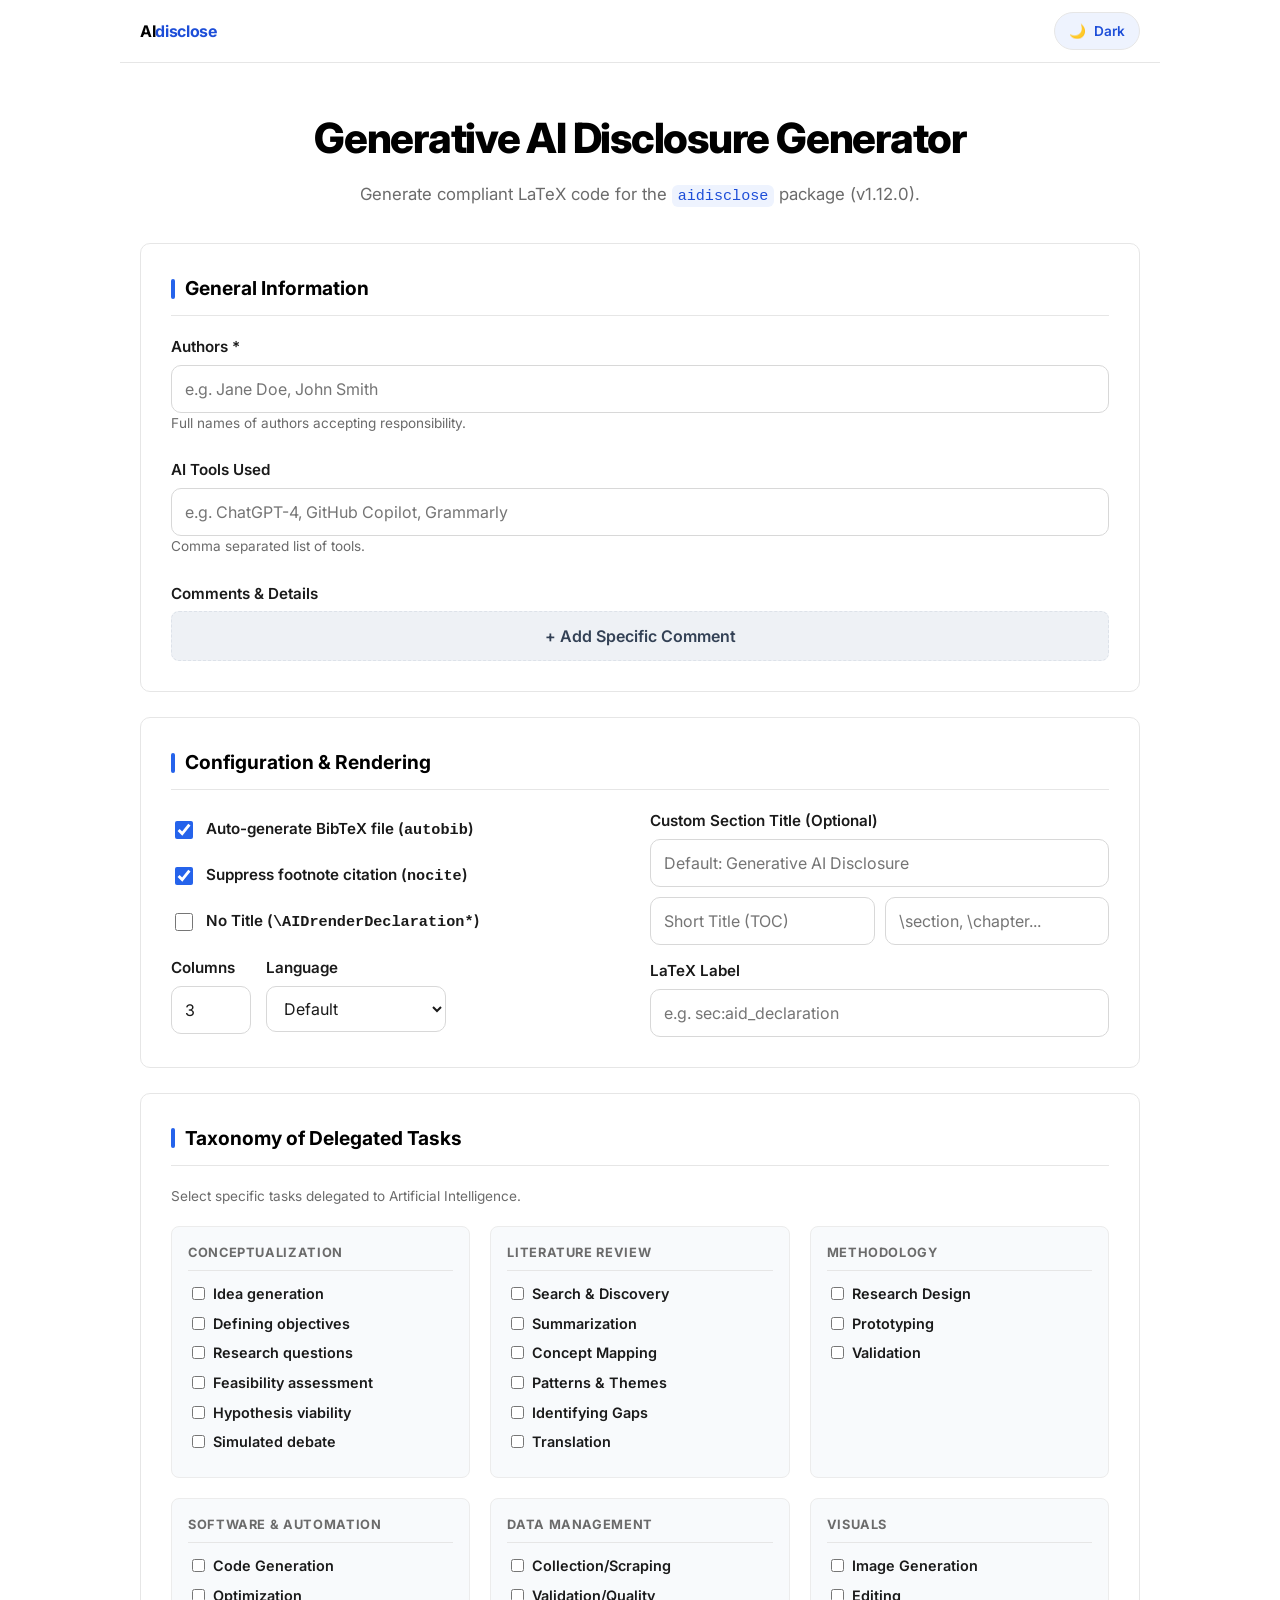
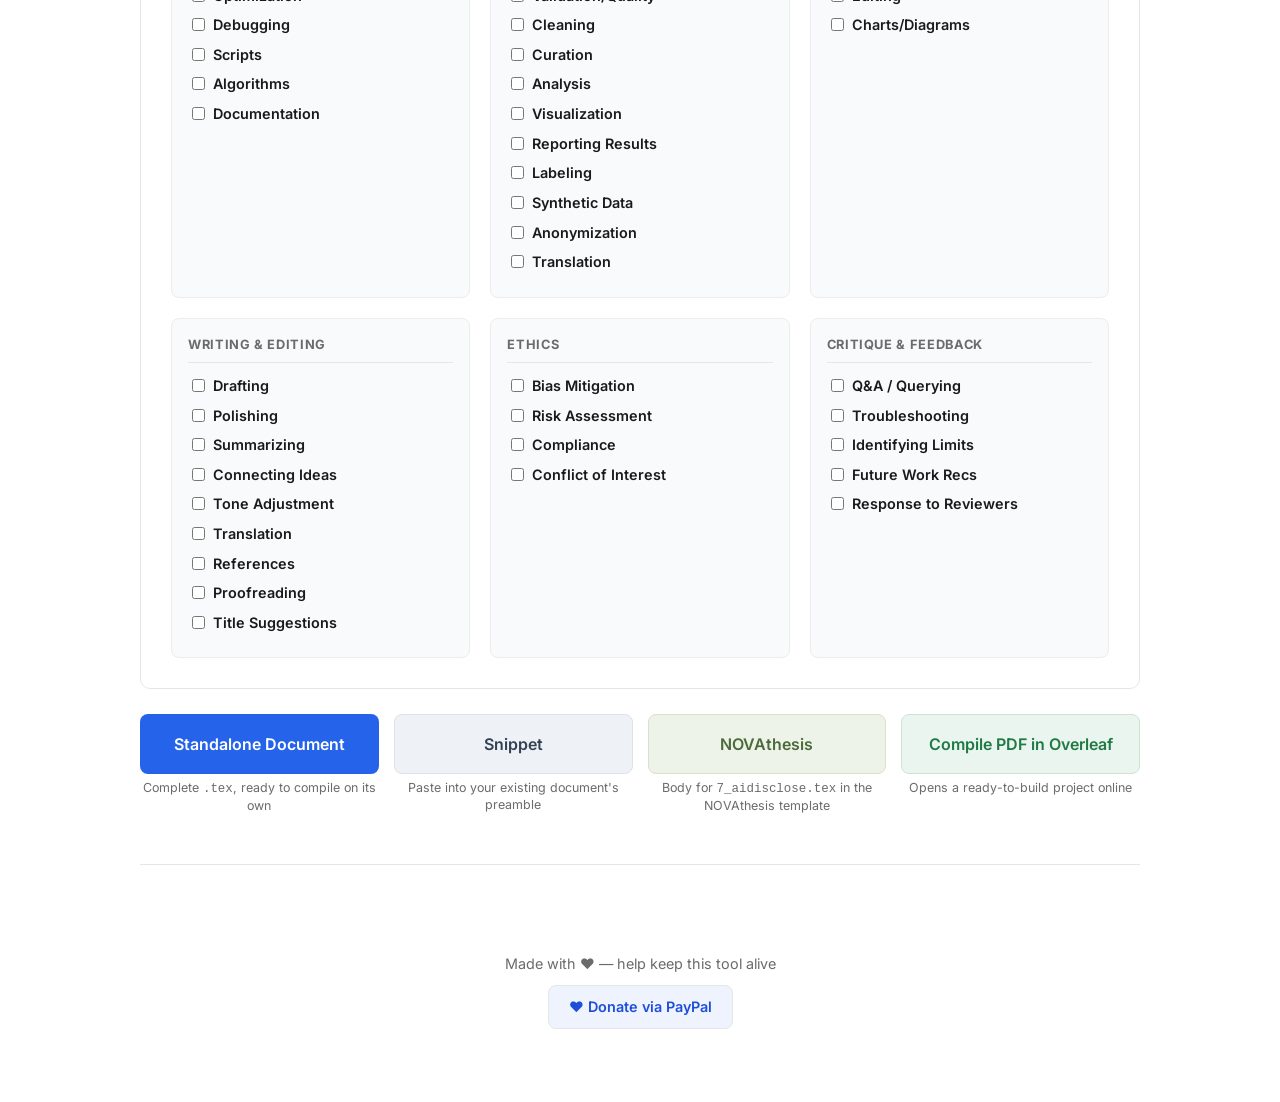
==== commit e57b0493: "Replace external donate badge with self-contained button The donate link relied on a third-party img" ====
--- a/index.html
+++ b/index.html
@@ -261,10 +261,8 @@
             <span id="counter-value">...</span> statements generated
         </div>
         <p>
-            Help keep this tool alive <br/>
-            <a href="https://www.paypal.com/donate/?hosted_button_id=8WA8FRVMB78W8" target="_blank" rel="noopener">
-              <img src="https://img.shields.io/badge/Donate-PayPal-blue.svg" alt="Donate" style="margin-top:10px;">
-            </a>
+            Made with ♥ — help keep this tool alive <br/>
+            <a class="donate-btn" href="https://www.paypal.com/donate/?hosted_button_id=8WA8FRVMB78W8" target="_blank" rel="noopener">♥ Donate via PayPal</a>
         </p>
     </div>
 
@@ -594,7 +592,10 @@
     // --- Counter API ---
     // Self-hosted Cloudflare Worker (see DEPLOY-counter.md). GET returns the
     // current total; POST increments it and returns the new total.
-    const COUNTER_URL = 'https://aidisclose-counter.joao-m-lourenco.workers.dev';
+    // First-party subdomain (see counter/wrangler.toml). Using the site's own
+    // domain avoids Firefox Enhanced Tracking Protection blocking the request,
+    // which happens with the third-party *.workers.dev hostname.
+    const COUNTER_URL = 'https://counter.aidisclose.org';
 
     function updateCounterUI(value) {
         const el = document.getElementById('counter-value');
--- a/css/base.css
+++ b/css/base.css
@@ -151,3 +151,9 @@
 .counter-badge { background: var(--accent-soft); color: var(--accent-ink); padding: 5px 14px; border-radius: 999px; font-size: .8rem; font-weight: 600; display: inline-block; margin-bottom: 15px; transition: opacity .3s; }
 .counter-badge.counter-hidden { opacity: 0; }
 .footer-sponsor a { color: var(--accent-ink); }
+.donate-btn {
+  display: inline-block; margin-top: 10px; padding: 10px 20px; border-radius: var(--radius-sm);
+  background: var(--accent-soft); color: var(--accent-ink); border: 1px solid var(--panel-border);
+  font-weight: 600; font-size: .9rem; text-decoration: none; transition: filter .2s, transform .15s;
+}
+.donate-btn:hover { transform: translateY(-1px); filter: brightness(.97); }
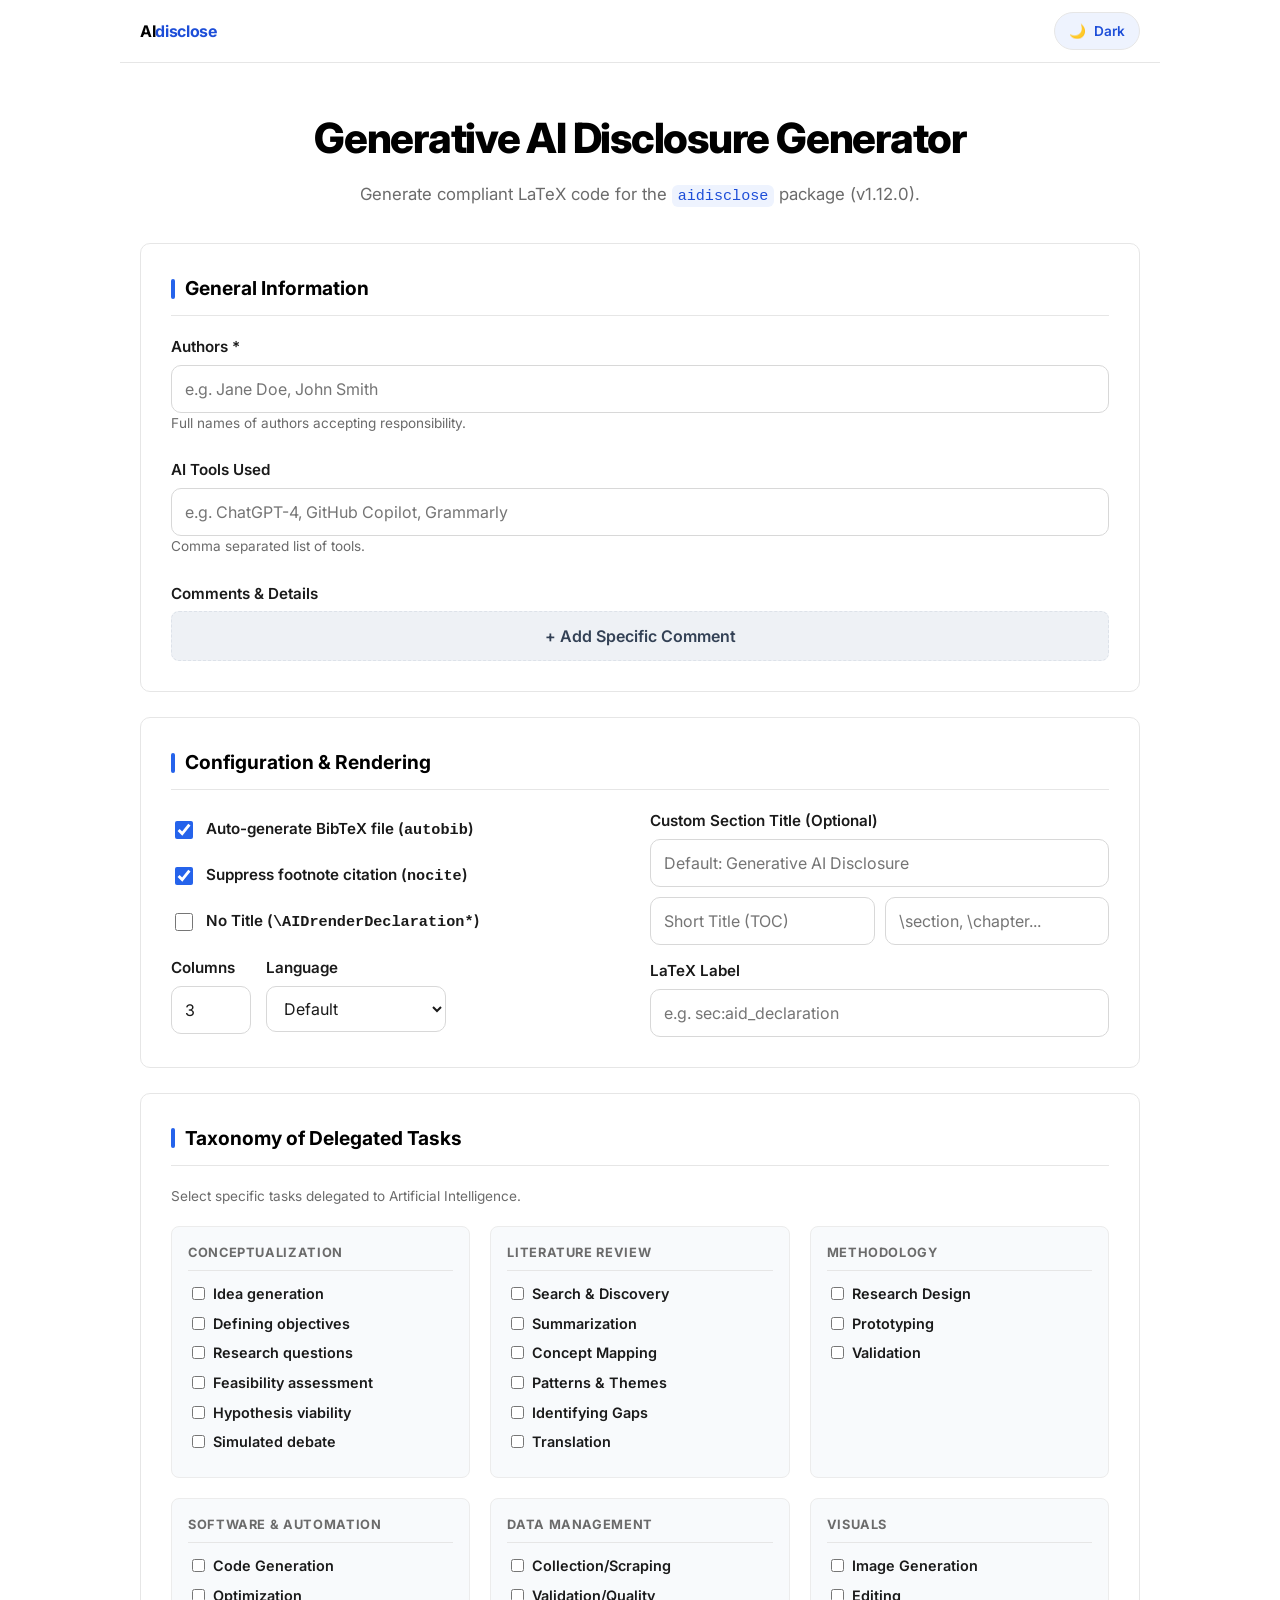
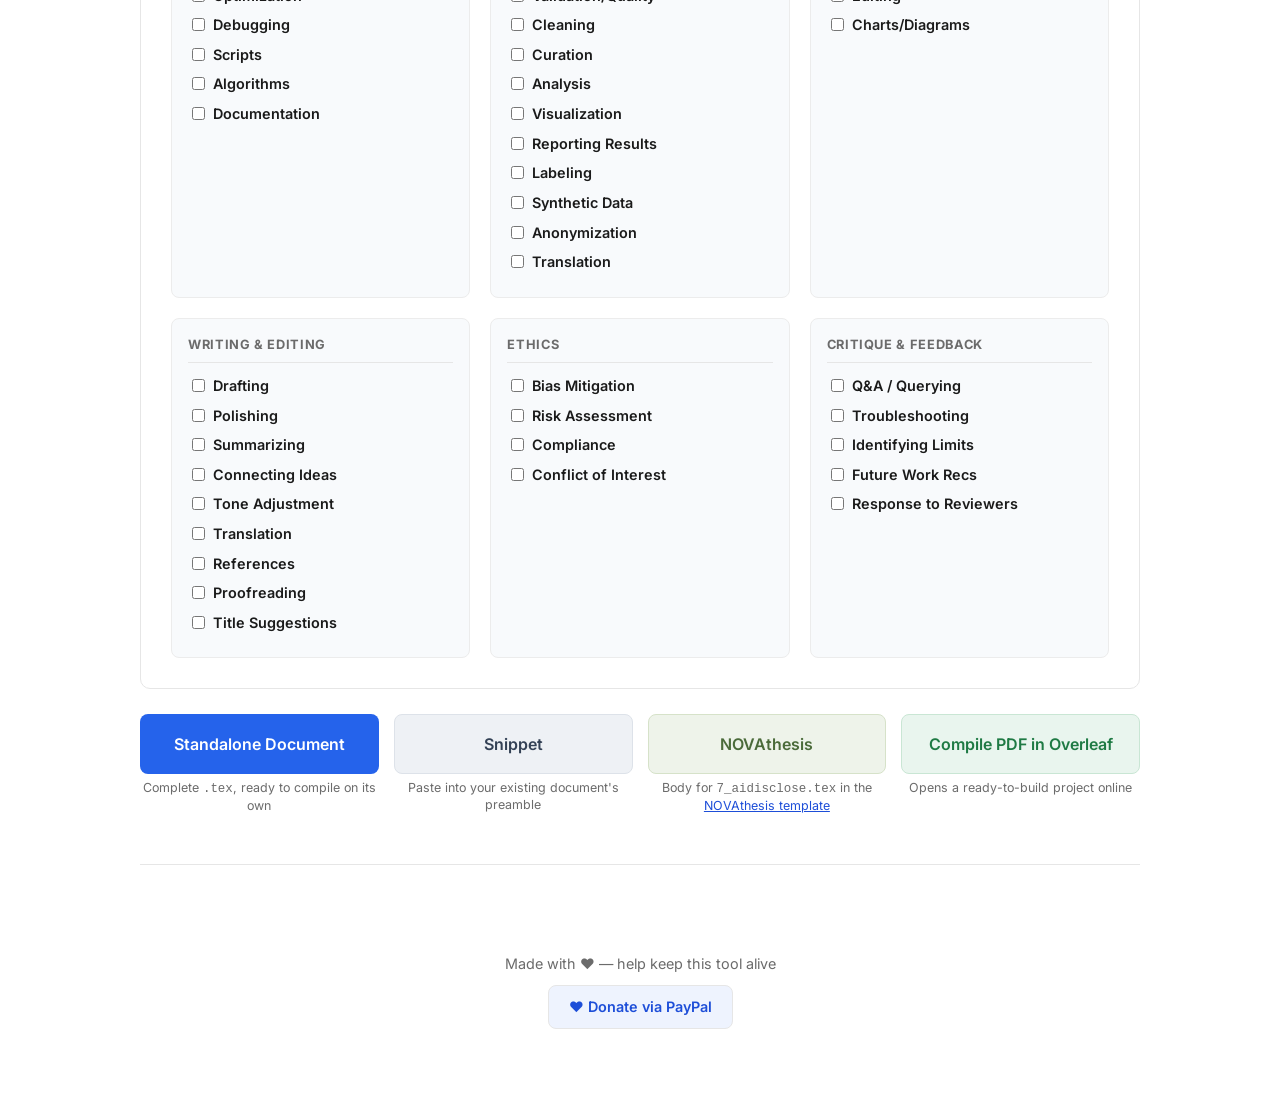
==== commit 6b5fa523: "Move NOVAthesis link from the button to its caption The link was nested inside the button, so clicki" ====
--- a/index.html
+++ b/index.html
@@ -237,8 +237,8 @@
             <span class="btn-caption">Paste into your existing document's preamble</span>
         </div>
         <div class="btn-cell">
-            <button type="button" class="btn-novathesis" onclick="generateNovaThesis()"><a href="https://github.com/joaomlourenco/novathesis">NOVAthesis</a></button>
-            <span class="btn-caption">Body for <code>7_aidisclose.tex</code> in the NOVAthesis template</span>
+            <button type="button" class="btn-novathesis" onclick="generateNovaThesis()">NOVAthesis</button>
+            <span class="btn-caption">Body for <code>7_aidisclose.tex</code> in the <a href="https://github.com/joaomlourenco/novathesis" target="_blank" rel="noopener">NOVAthesis template</a></span>
         </div>
         <div class="btn-cell">
             <button type="button" id="overleaf-btn" class="btn-overleaf" onclick="openInOverleaf()">Compile PDF in Overleaf</button>
--- a/css/base.css
+++ b/css/base.css
@@ -138,6 +138,7 @@
 .btn-danger:hover { background: var(--danger-bg-hover); }
 
 .btn-caption { margin-top: 6px; font-size: .78rem; line-height: 1.3; color: var(--muted); text-align: center; }
+.btn-caption a { color: var(--accent-ink); }
 
 /* --- Output area --- */
 #output-area { display: none; margin-top: 40px; scroll-margin-top: 20px; }
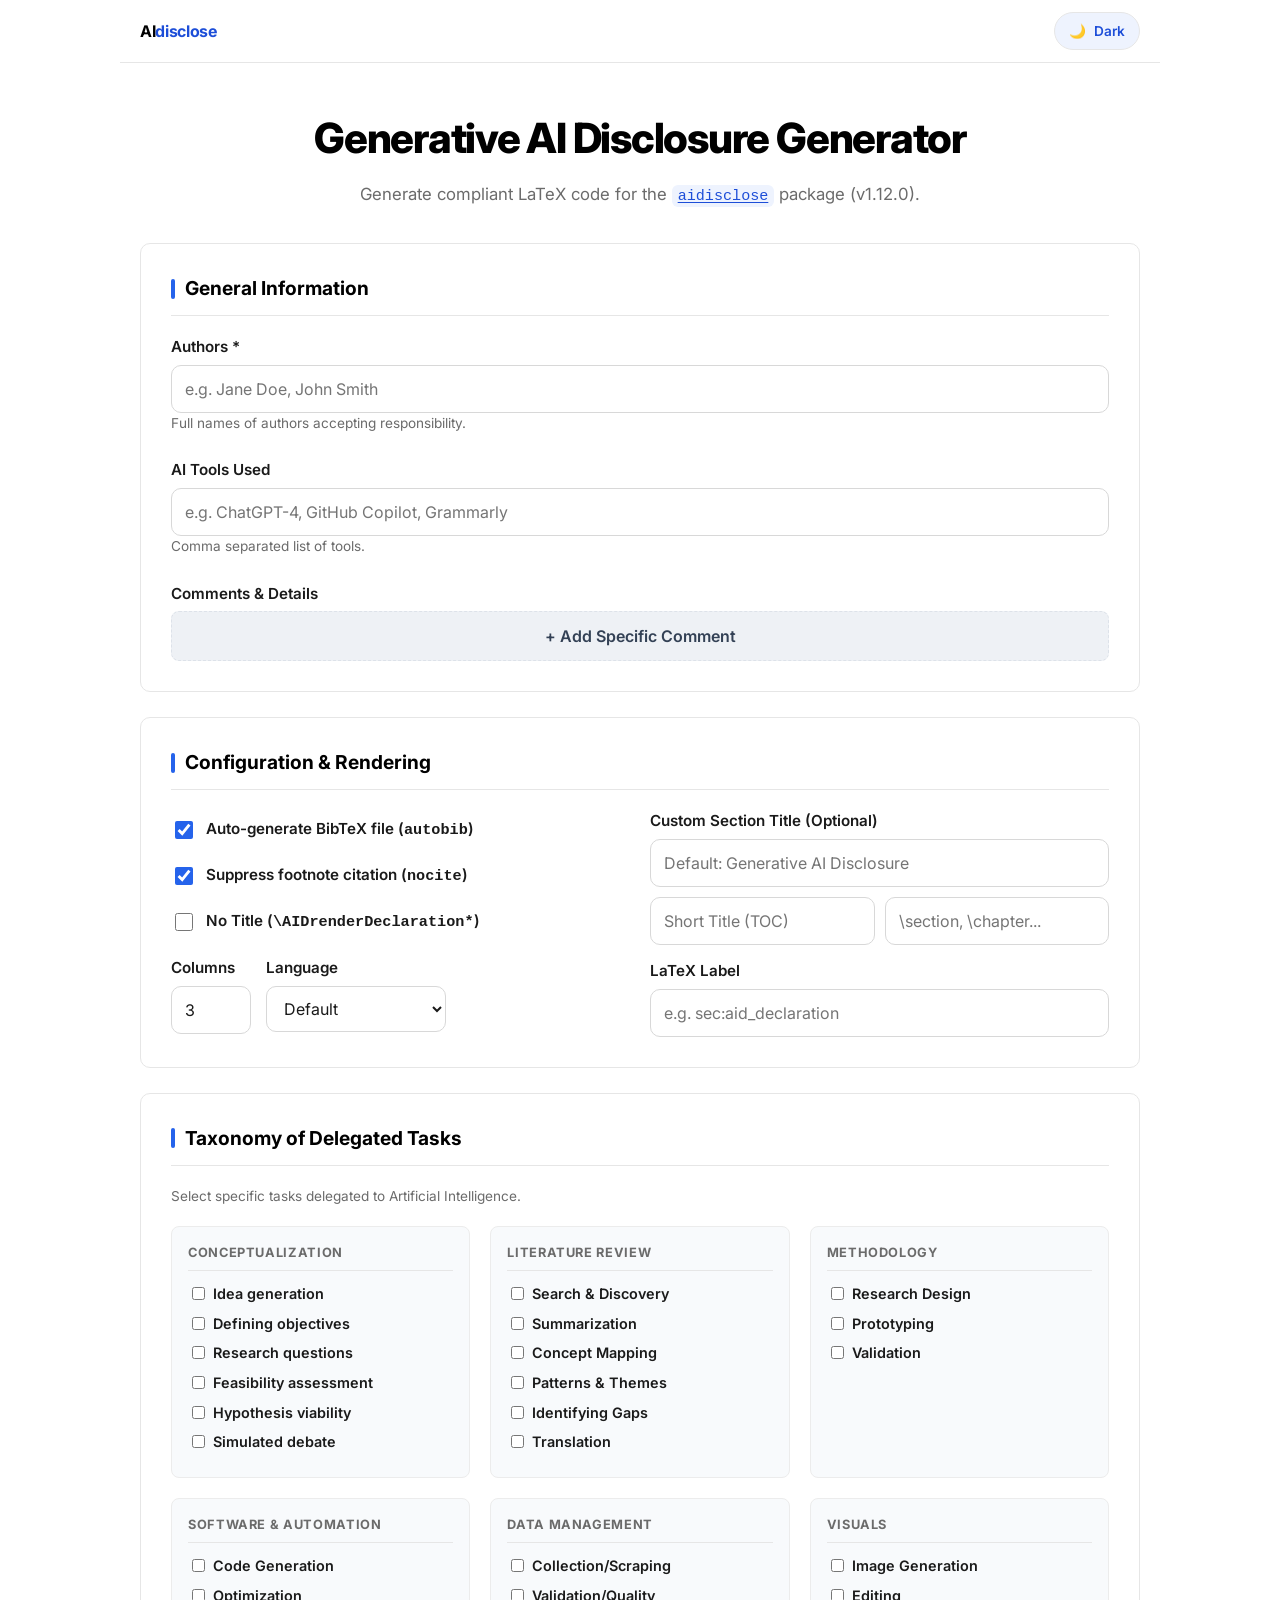
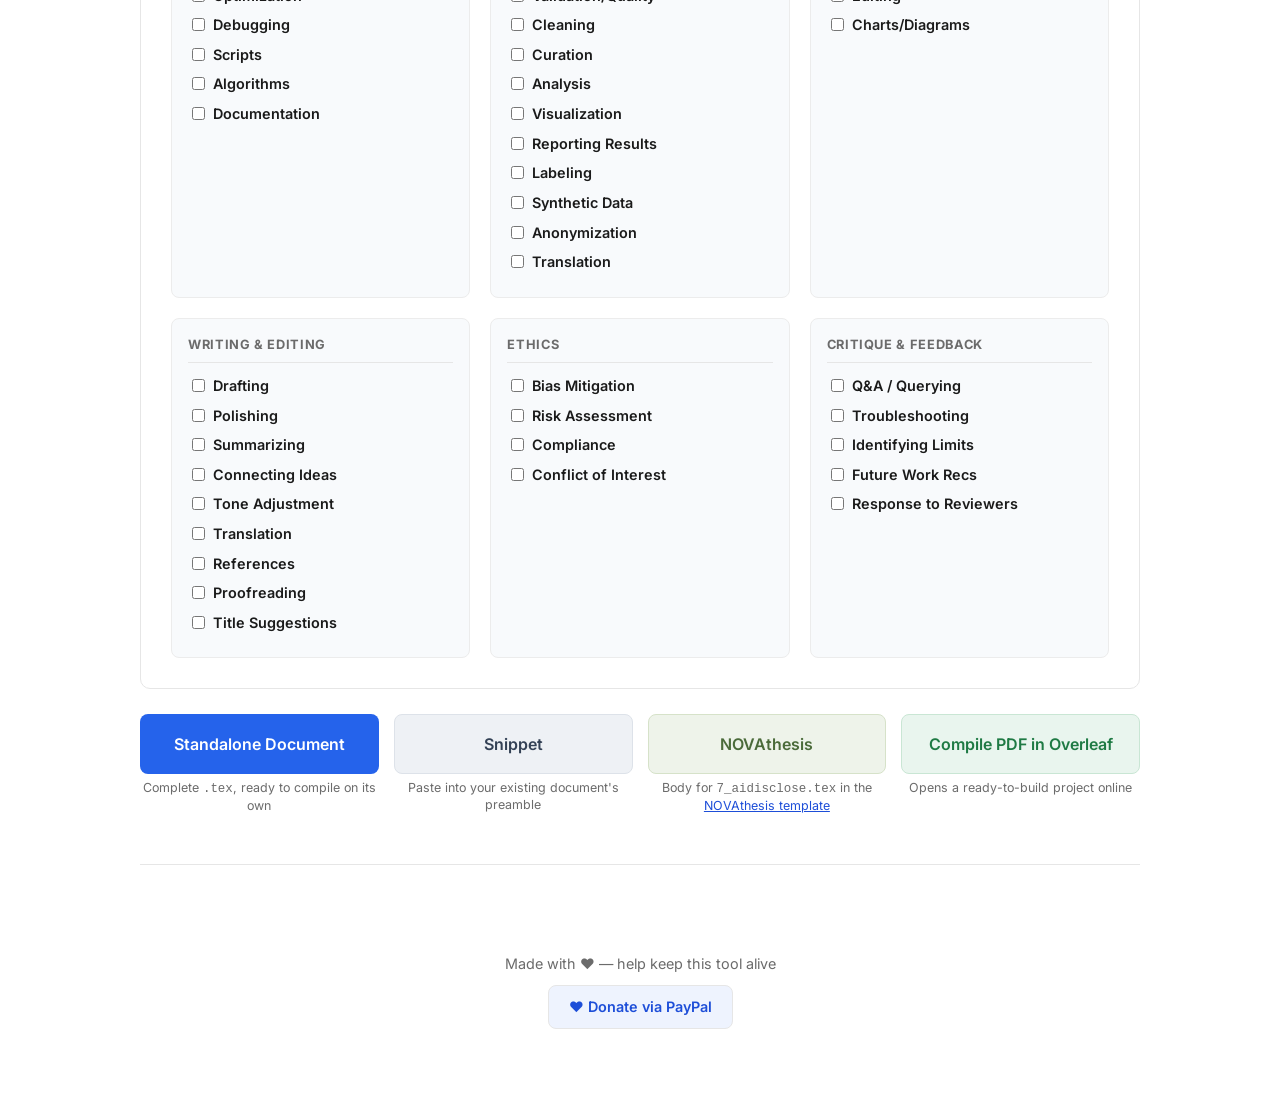
==== commit bae85102: "Link the aidisclose package name to its GitHub repository Make the package name in the subtitle an i" ====
--- a/index.html
+++ b/index.html
@@ -42,7 +42,7 @@
     <header>
         <h1>Generative AI Disclosure Generator</h1>
         <p class="subtitle">
-            Generate compliant LaTeX code for the <code>aidisclose</code> package (v1.12.0).
+            Generate compliant LaTeX code for the <a href="https://github.com/joaomlourenco/aidisclose" target="_blank" rel="noopener"><code>aidisclose</code></a> package (v1.12.0).
         </p>
     </header>
 
--- a/css/base.css
+++ b/css/base.css
@@ -55,6 +55,8 @@
   background: var(--accent-soft); color: var(--accent-ink);
   padding: 2px 6px; border-radius: 6px; font-size: .9em;
 }
+.subtitle a { text-decoration: none; }
+.subtitle a code { text-decoration: underline; text-underline-offset: 2px; }
 
 /* --- Cards & sections --- */
 .card {
